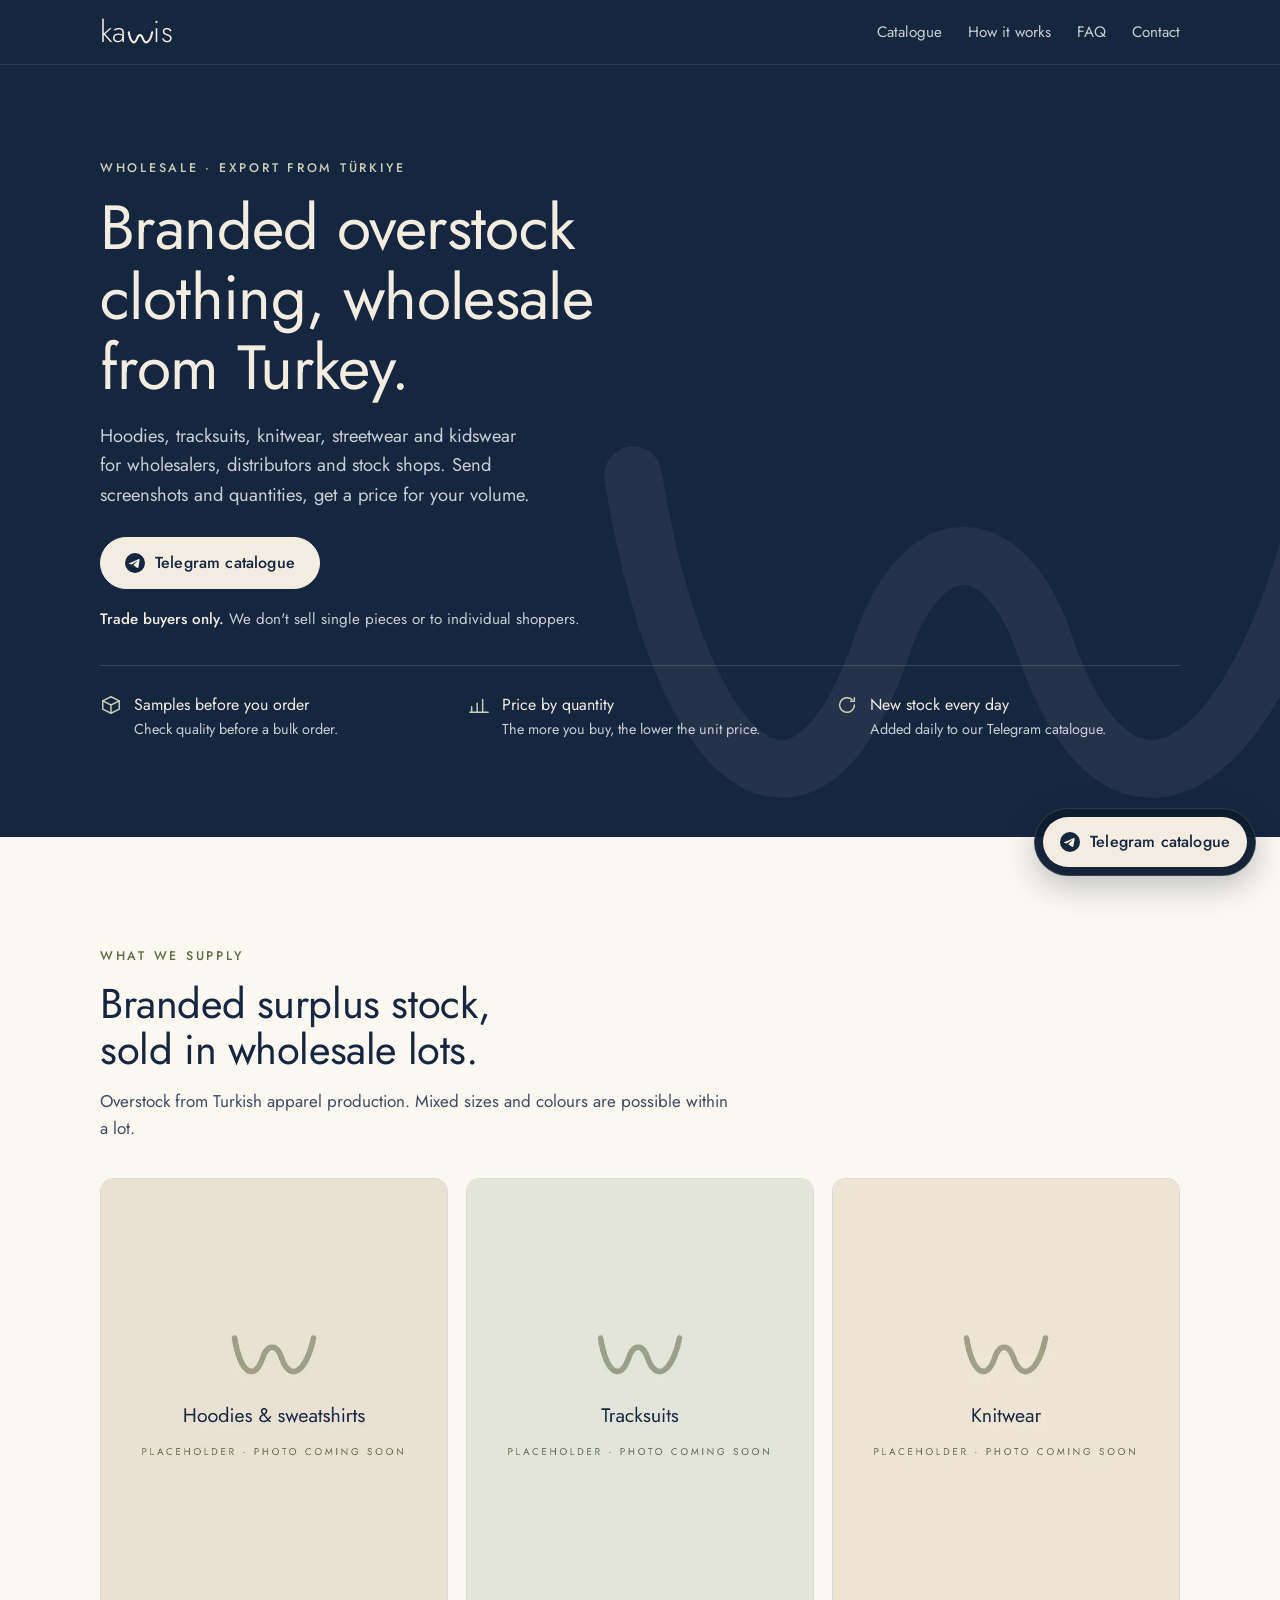
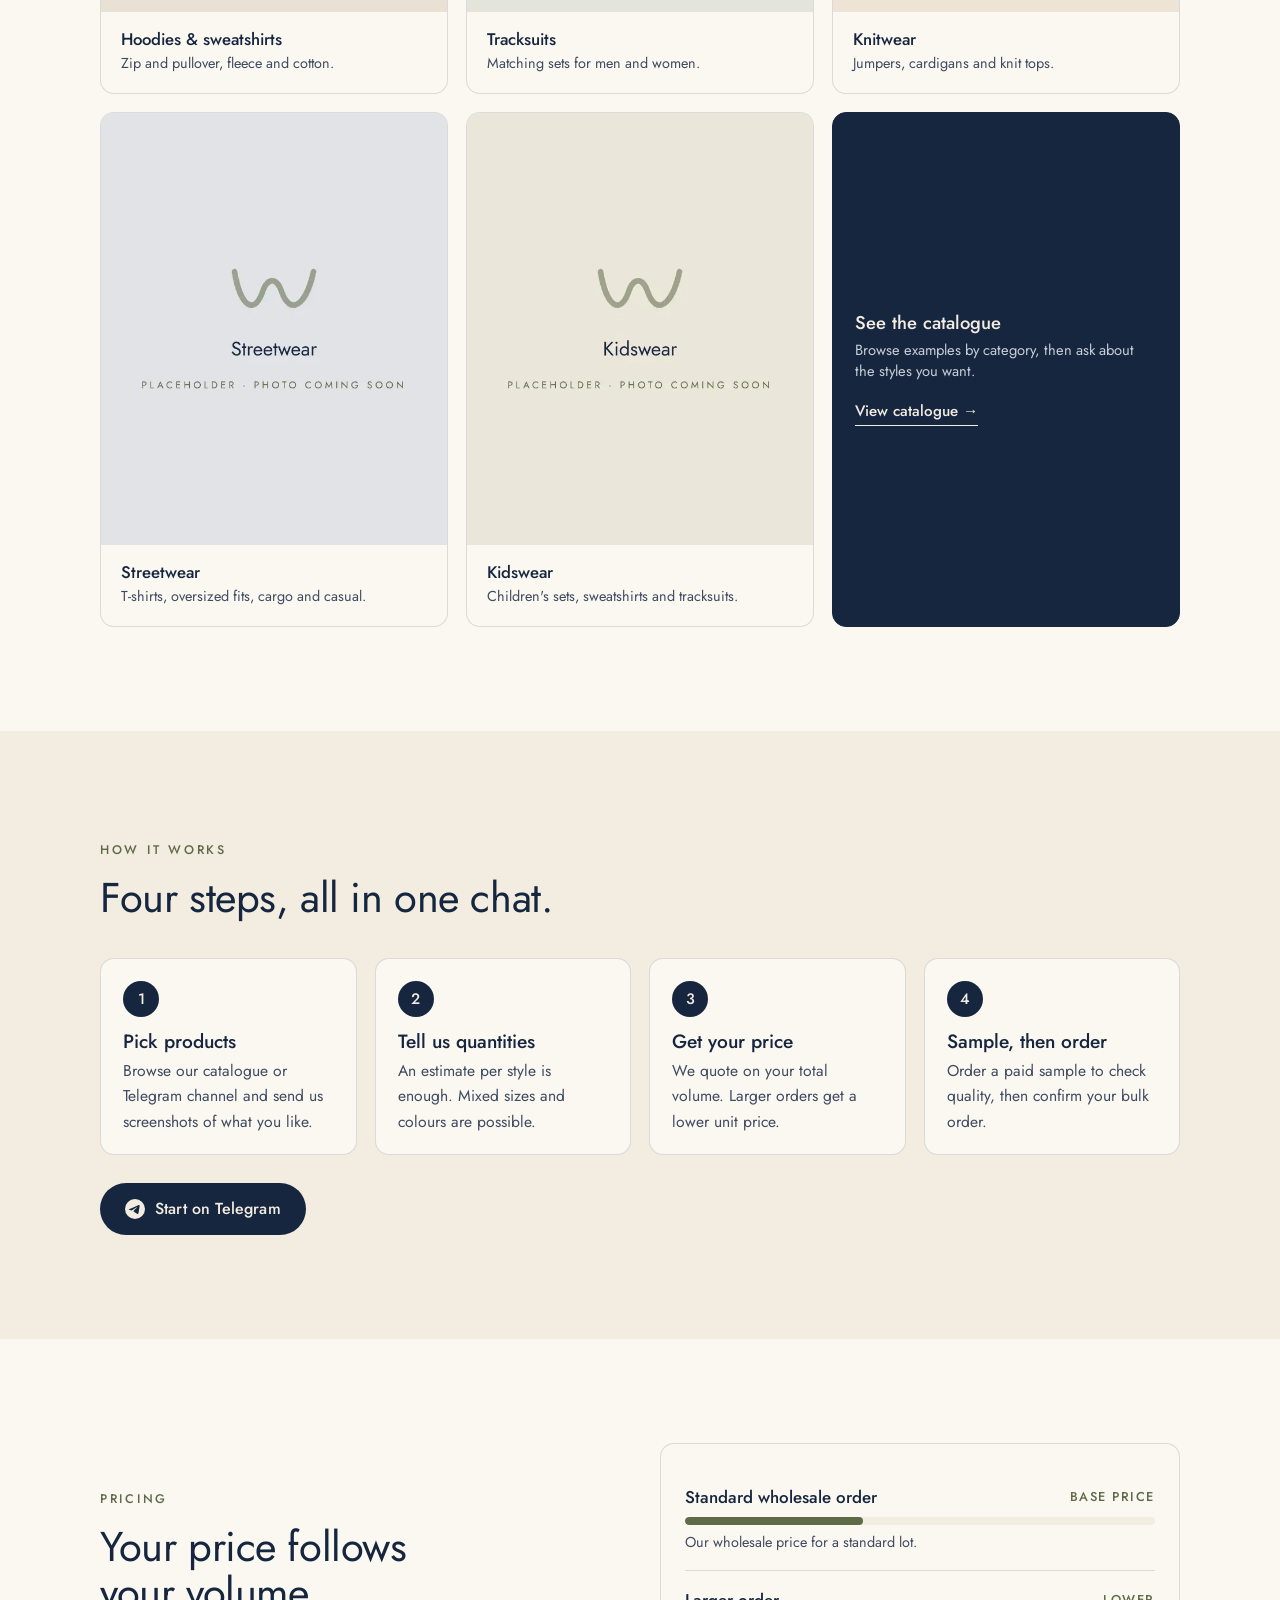
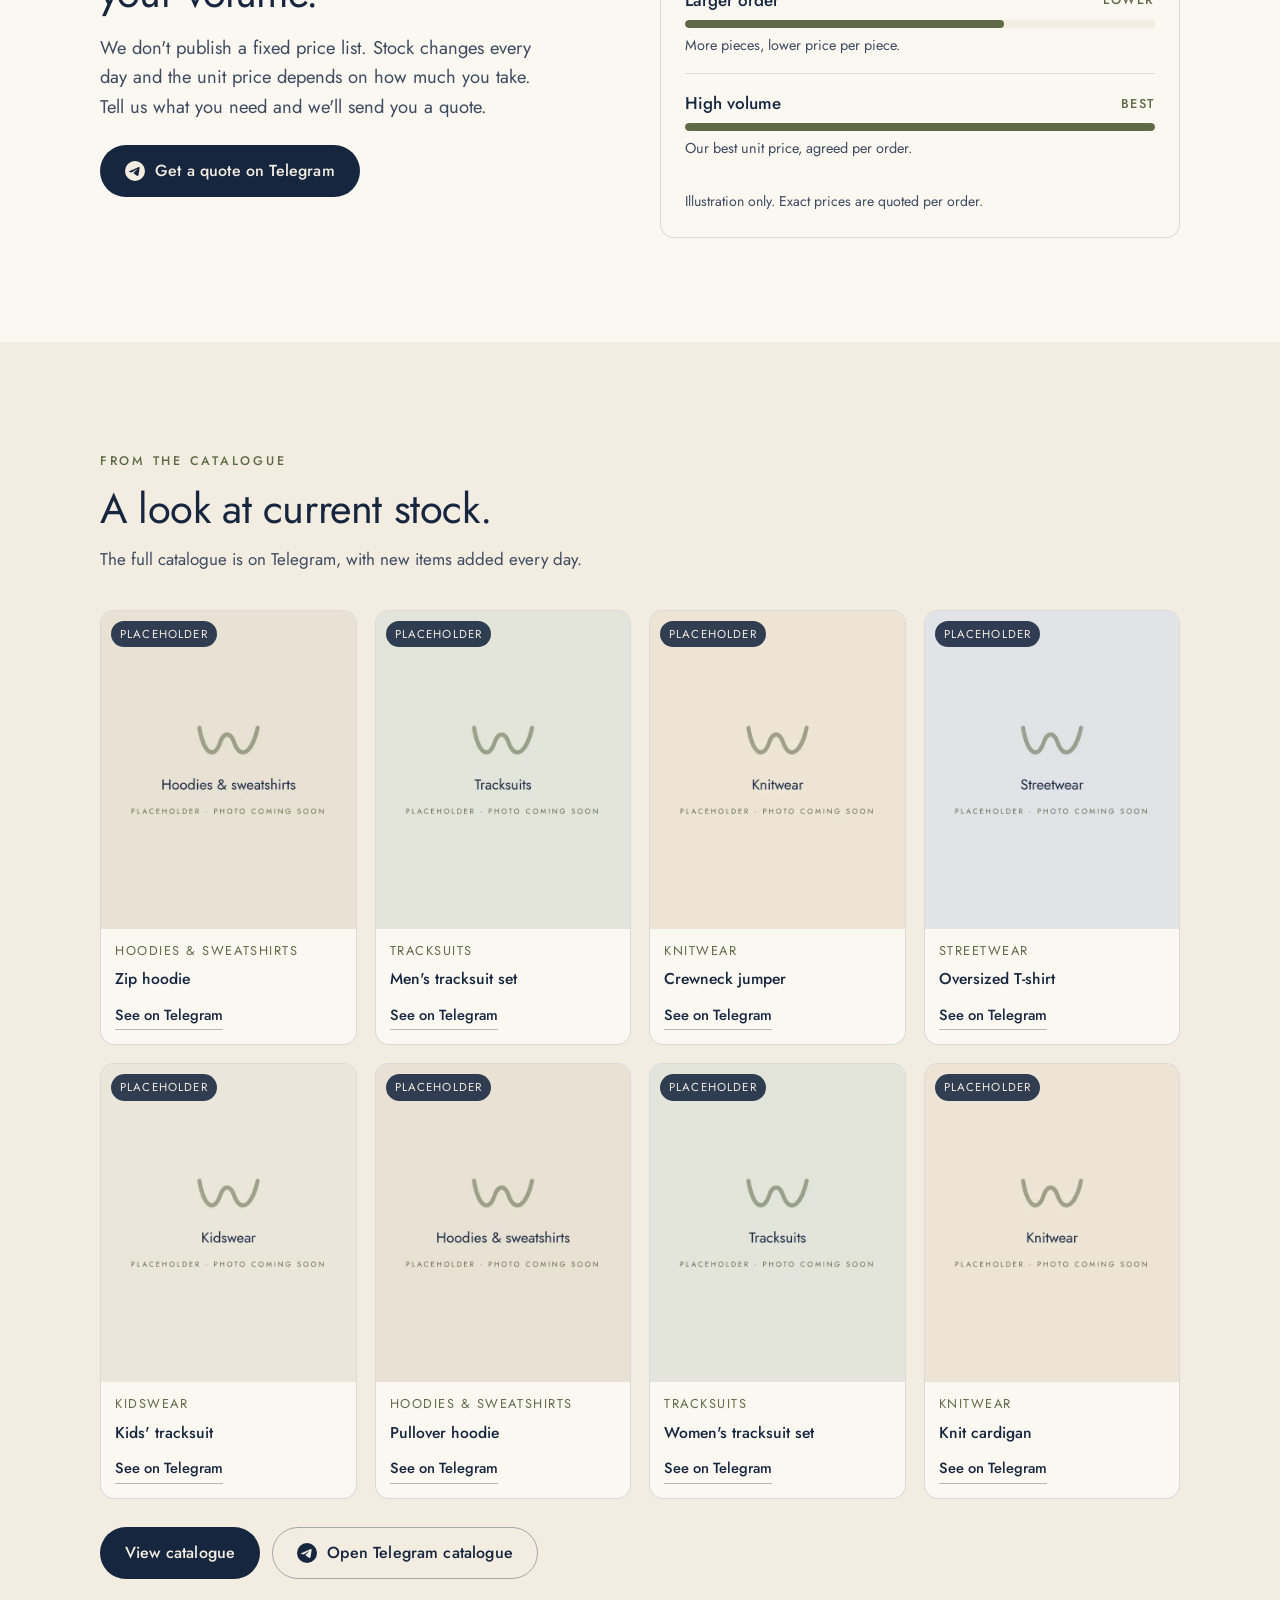
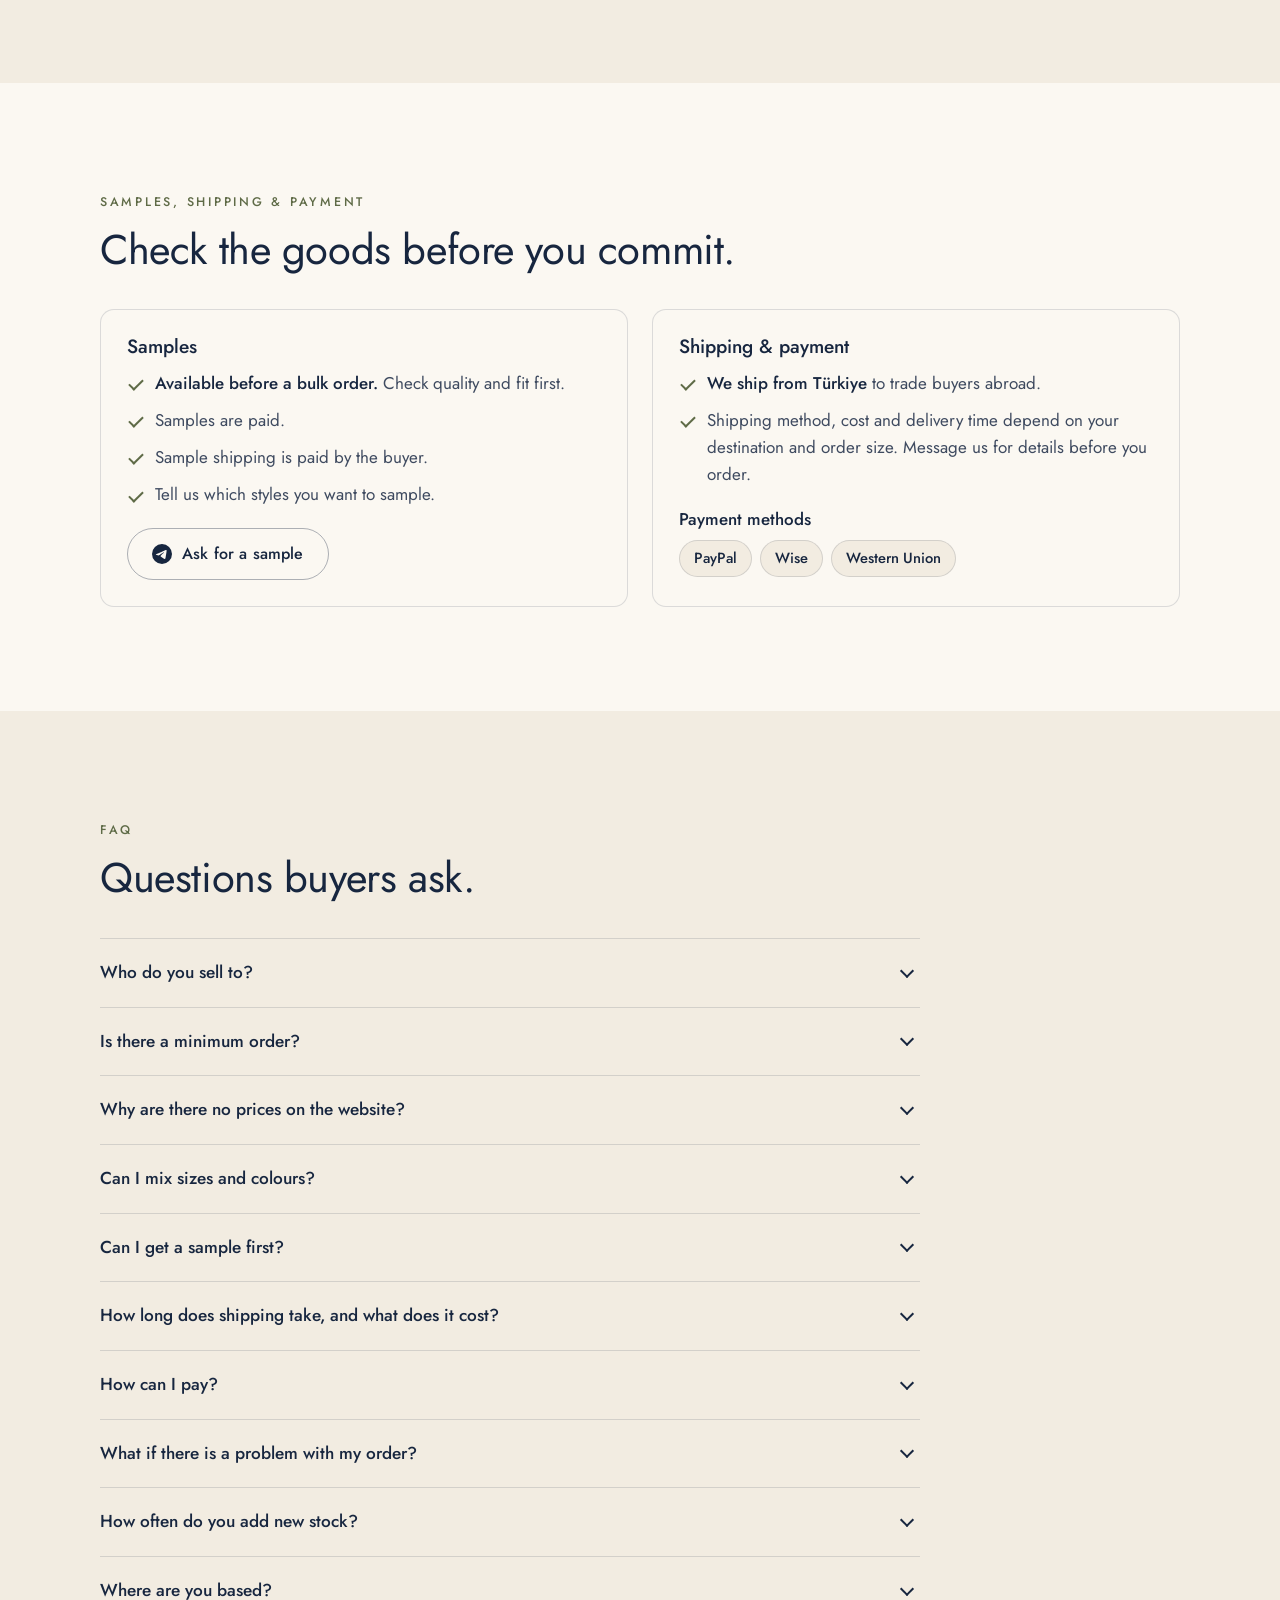
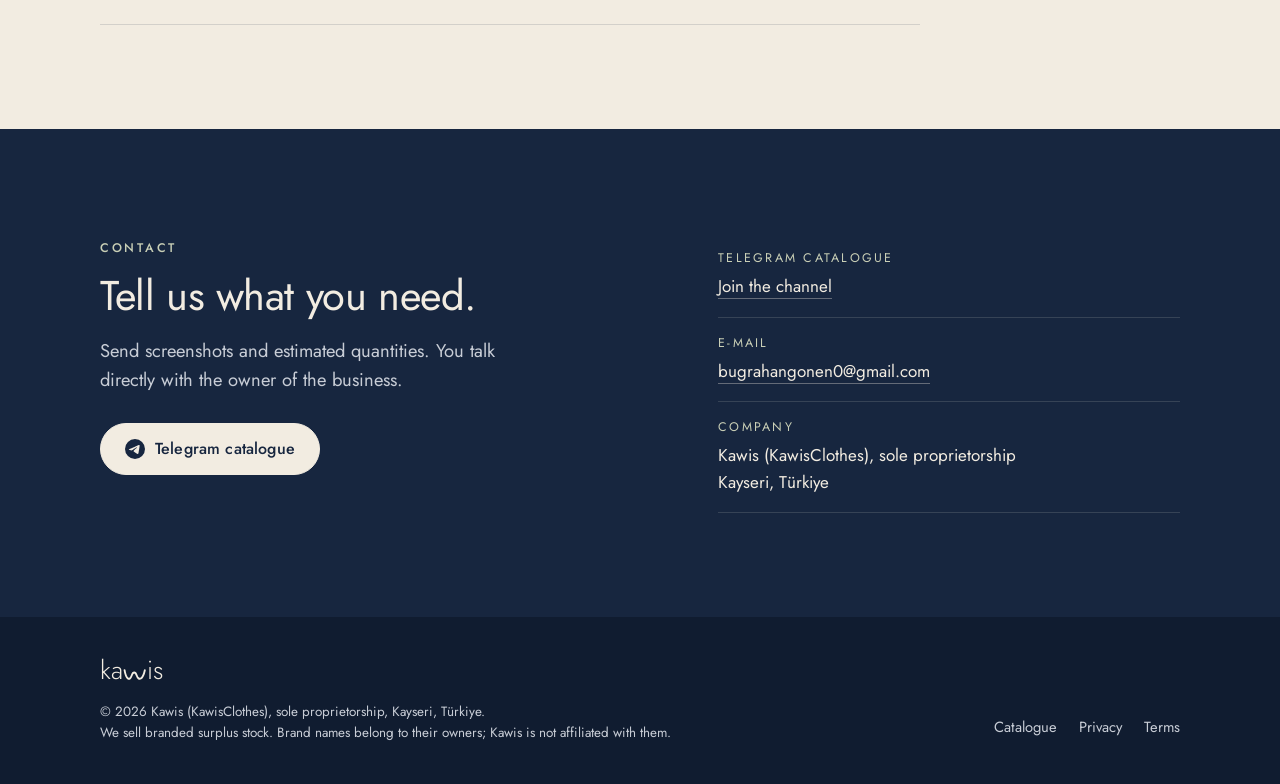
==== index.html @ c0fa3e5a "Add files via upload" ====
<!doctype html>
<html lang="en">
<head>
<meta charset="utf-8">
<meta name="viewport" content="width=device-width, initial-scale=1">
<title>Kawis — Branded Overstock Clothing Wholesale from Turkey</title>
<meta name="description" content="Wholesale branded overstock clothing from Turkey for wholesalers, distributors and stock shops. Hoodies, tracksuits, knitwear, streetwear, kidswear. Quotes by quantity on WhatsApp.">
<link rel="canonical" href="https://kawis.vercel.app/">
<meta name="theme-color" content="#17263F">
<meta property="og:type" content="website">
<meta property="og:site_name" content="Kawis">
<meta property="og:title" content="Kawis — Branded overstock clothing, wholesale from Turkey">
<meta property="og:description" content="Hoodies, tracksuits, knitwear, streetwear and kidswear for trade buyers. Samples available. Price by quantity.">
<meta property="og:url" content="https://kawis.vercel.app/">
<meta property="og:image" content="https://kawis.vercel.app/assets/img/og.png">
<meta property="og:image:width" content="1200">
<meta property="og:image:height" content="630">
<meta property="og:image:alt" content="Kawis — international wholesale apparel">
<meta name="twitter:card" content="summary_large_image">
<link rel="icon" href="/assets/img/favicon.svg" type="image/svg+xml">
<link rel="icon" href="/assets/img/favicon-32.png" sizes="32x32" type="image/png">
<link rel="apple-touch-icon" href="/assets/img/apple-touch-icon.png">
<link rel="preload" href="/assets/fonts/jost-latin.woff2" as="font" type="font/woff2" crossorigin>
<link rel="stylesheet" href="/assets/css/style.css">
<script src="/config.js"></script>
<script>document.documentElement.className=(window.KAWIS_CONFIG&&KAWIS_CONFIG.WHATSAPP_NUMBER)?'has-wa':'no-wa';</script>
<script src="/assets/js/main.js" defer></script>
<script type="application/ld+json">
{
  "@context": "https://schema.org",
  "@type": "Organization",
  "name": "Kawis",
  "alternateName": "KawisClothes",
  "url": "https://kawis.vercel.app/",
  "logo": "https://kawis.vercel.app/assets/img/logo-512.png",
  "description": "Wholesale supplier of branded overstock clothing from Turkey for trade buyers.",
  "email": "bugrahangonen0@gmail.com",
  "address": { "@type": "PostalAddress", "addressLocality": "Kayseri", "addressCountry": "TR" },
  "sameAs": ["https://t.me/+Jx1l1Yuqr8k2YzU0"]
}
</script>
</head>
<body>
<svg width="0" height="0" style="position:absolute" aria-hidden="true">
  <symbol id="i-wa" viewBox="0 0 24 24"><path fill="currentColor" d="M17.472 14.382c-.297-.149-1.758-.867-2.03-.967-.273-.099-.471-.148-.67.15-.197.297-.767.966-.94 1.164-.173.199-.347.223-.644.075-.297-.15-1.255-.463-2.39-1.475-.883-.788-1.48-1.761-1.653-2.059-.173-.297-.018-.458.13-.606.134-.133.298-.347.446-.52.149-.174.198-.298.298-.497.099-.198.05-.371-.025-.52-.075-.149-.669-1.612-.916-2.207-.242-.579-.487-.5-.669-.51-.173-.008-.371-.01-.57-.01-.198 0-.52.074-.792.372-.272.297-1.04 1.016-1.04 2.479 0 1.462 1.065 2.875 1.213 3.074.149.198 2.096 3.2 5.077 4.487.709.306 1.262.489 1.694.625.712.227 1.36.195 1.871.118.571-.085 1.758-.719 2.006-1.413.248-.694.248-1.289.173-1.413-.074-.124-.272-.198-.57-.347m-5.421 7.403h-.004a9.87 9.87 0 0 1-5.031-1.378l-.361-.214-3.741.982.998-3.648-.235-.374a9.86 9.86 0 0 1-1.51-5.26c.001-5.45 4.436-9.884 9.888-9.884 2.64 0 5.122 1.03 6.988 2.898a9.825 9.825 0 0 1 2.893 6.994c-.003 5.45-4.437 9.884-9.885 9.884m8.413-18.297A11.815 11.815 0 0 0 12.05 0C5.495 0 .16 5.335.157 11.892c0 2.096.547 4.142 1.588 5.945L.057 24l6.305-1.654a11.882 11.882 0 0 0 5.683 1.448h.005c6.554 0 11.89-5.335 11.893-11.893a11.821 11.821 0 0 0-3.48-8.413Z"/></symbol>
  <symbol id="i-tg" viewBox="0 0 24 24"><path fill="currentColor" d="M11.944 0A12 12 0 0 0 0 12a12 12 0 0 0 12 12 12 12 0 0 0 12-12A12 12 0 0 0 12 0a12 12 0 0 0-.056 0zm4.962 7.224c.1-.002.321.023.465.14a.506.506 0 0 1 .171.325c.016.093.036.306.02.472-.18 1.898-.962 6.502-1.36 8.627-.168.9-.499 1.201-.82 1.23-.696.065-1.225-.46-1.9-.902-1.056-.693-1.653-1.124-2.678-1.8-1.185-.78-.417-1.21.258-1.91.177-.184 3.247-2.977 3.307-3.23.007-.032.014-.15-.056-.212s-.174-.041-.249-.024c-.106.024-1.793 1.14-5.061 3.345-.48.33-.913.49-1.302.48-.428-.008-1.252-.241-1.865-.44-.752-.245-1.349-.374-1.297-.789.027-.216.325-.437.893-.663 3.498-1.524 5.83-2.529 6.998-3.014 3.332-1.386 4.025-1.627 4.476-1.635z"/></symbol>
  <symbol id="i-wave" viewBox="0 0 92 56"><path d="M 4 5 C 10 42, 25 52, 34 26 C 39 11, 49 11, 54 26 C 63 52, 80 42, 88 5" fill="none" stroke="currentColor" stroke-width="7.8" stroke-linecap="round" stroke-linejoin="round"/></symbol>
</svg>
<a class="skip" href="#main">Skip to content</a>

<header class="site-header">
  <div class="wrap">
    <a class="wordmark" href="/" aria-label="Kawis — home"><span aria-hidden="true">ka</span><svg viewBox="0 0 92 56" aria-hidden="true"><path d="M 4 5 C 10 42, 25 52, 34 26 C 39 11, 49 11, 54 26 C 63 52, 80 42, 88 5"/></svg><span aria-hidden="true">is</span></a>
    <nav class="nav" aria-label="Main">
      <a href="/catalogue">Catalogue</a>
      <a class="nav-mobile-hide" href="#how-it-works">How it works</a>
      <a class="nav-mobile-hide" href="#faq">FAQ</a>
      <a href="#contact">Contact</a>
    </nav>
  </div>
</header>

<main id="main">

<!-- 1. HERO -->
<section class="hero">
  <svg class="hero-wave" viewBox="0 0 92 56" aria-hidden="true"><path d="M 4 5 C 10 42, 25 52, 34 26 C 39 11, 49 11, 54 26 C 63 52, 80 42, 88 5"/></svg>
  <div class="wrap">
    <span class="eyebrow">Wholesale · Export from Türkiye</span>
    <h1>Branded overstock clothing, wholesale from Turkey.</h1>
    <p class="lead">Hoodies, tracksuits, knitwear, streetwear and kidswear for wholesalers, distributors and stock shops. Send screenshots and quantities, get a price for your volume.</p>
    <div class="btn-row">
      <a class="btn btn-light" data-wa data-wa-context="home" data-track="whatsapp" data-track-location="hero" href="#contact" target="_blank" rel="noopener"><svg class="wa-dot" aria-hidden="true"><use href="#i-wa"/></svg>Chat on WhatsApp</a>
      <a class="btn btn-outline-light" data-tg data-track="telegram" data-track-location="hero" href="https://t.me/+Jx1l1Yuqr8k2YzU0" target="_blank" rel="noopener"><svg aria-hidden="true"><use href="#i-tg"/></svg>Telegram catalogue</a>
    </div>
    <p class="hero-qualifier"><strong>Trade buyers only.</strong> We don't sell single pieces or to individual shoppers.</p>
    <ul class="trust">
      <li><svg viewBox="0 0 24 24" fill="none" stroke="currentColor" stroke-width="1.6" stroke-linecap="round" stroke-linejoin="round" aria-hidden="true"><path d="M3 7.5 12 3l9 4.5v9L12 21l-9-4.5z"/><path d="M3 7.5 12 12l9-4.5M12 12v9"/></svg><span>Samples before you order<small>Check quality before a bulk order.</small></span></li>
      <li><svg viewBox="0 0 24 24" fill="none" stroke="currentColor" stroke-width="1.6" stroke-linecap="round" stroke-linejoin="round" aria-hidden="true"><path d="M4 20V14M10 20V10M16 20V6M22 20H2"/></svg><span>Price by quantity<small>The more you buy, the lower the unit price.</small></span></li>
      <li><svg viewBox="0 0 24 24" fill="none" stroke="currentColor" stroke-width="1.6" stroke-linecap="round" stroke-linejoin="round" aria-hidden="true"><path d="M20 12a8 8 0 1 1-2.34-5.66"/><path d="M20 4v4h-4"/></svg><span>New stock every day<small>Added daily to our Telegram catalogue.</small></span></li>
    </ul>
  </div>
</section>

<!-- 2. WHAT WE SUPPLY -->
<section class="section" id="products" aria-labelledby="products-title">
  <div class="wrap">
    <div class="section-head">
      <span class="eyebrow">What we supply</span>
      <h2 id="products-title">Branded surplus stock, sold in wholesale lots.</h2>
      <p>Overstock from Turkish apparel production. Mixed sizes and colours are possible within a lot.</p>
    </div>
    <div class="cats">
      <a class="cat" href="/catalogue?cat=hoodies"><img src="/assets/img/placeholder-hoodies.webp" width="600" height="750" loading="lazy" decoding="async" alt="Placeholder image for hoodies and sweatshirts"><div class="cat-body"><h3>Hoodies &amp; sweatshirts</h3><p>Zip and pullover, fleece and cotton.</p></div></a>
      <a class="cat" href="/catalogue?cat=tracksuits"><img src="/assets/img/placeholder-tracksuits.webp" width="600" height="750" loading="lazy" decoding="async" alt="Placeholder image for tracksuits"><div class="cat-body"><h3>Tracksuits</h3><p>Matching sets for men and women.</p></div></a>
      <a class="cat" href="/catalogue?cat=knitwear"><img src="/assets/img/placeholder-knitwear.webp" width="600" height="750" loading="lazy" decoding="async" alt="Placeholder image for knitwear"><div class="cat-body"><h3>Knitwear</h3><p>Jumpers, cardigans and knit tops.</p></div></a>
      <a class="cat" href="/catalogue?cat=streetwear"><img src="/assets/img/placeholder-streetwear.webp" width="600" height="750" loading="lazy" decoding="async" alt="Placeholder image for streetwear"><div class="cat-body"><h3>Streetwear</h3><p>T-shirts, oversized fits, cargo and casual.</p></div></a>
      <a class="cat" href="/catalogue?cat=kidswear"><img src="/assets/img/placeholder-kidswear.webp" width="600" height="750" loading="lazy" decoding="async" alt="Placeholder image for kidswear"><div class="cat-body"><h3>Kidswear</h3><p>Children's sets, sweatshirts and tracksuits.</p></div></a>
      <a class="cat cat-all" href="/catalogue"><h3>See the catalogue</h3><p>Browse examples by category, then ask about the styles you want.</p><span class="arrow">View catalogue →</span></a>
    </div>
  </div>
</section>

<!-- 3. HOW IT WORKS -->
<section class="section alt" id="how-it-works" aria-labelledby="how-title">
  <div class="wrap">
    <div class="section-head">
      <span class="eyebrow">How it works</span>
      <h2 id="how-title">Four steps, all in one chat.</h2>
    </div>
    <ol class="steps" style="list-style:none;margin:0;padding:0">
      <li class="step"><span class="step-num" aria-hidden="true">1</span><h3>Pick products</h3><p>Browse our catalogue or Telegram channel and send us screenshots of what you like.</p></li>
      <li class="step"><span class="step-num" aria-hidden="true">2</span><h3>Tell us quantities</h3><p>An estimate per style is enough. Mixed sizes and colours are possible.</p></li>
      <li class="step"><span class="step-num" aria-hidden="true">3</span><h3>Get your price</h3><p>We quote on your total volume. Larger orders get a lower unit price.</p></li>
      <li class="step"><span class="step-num" aria-hidden="true">4</span><h3>Sample, then order</h3><p>Order a paid sample to check quality, then confirm your bulk order.</p></li>
    </ol>
    <div class="steps-cta btn-row">
      <a class="btn btn-dark" data-wa data-wa-context="home" data-track="whatsapp" data-track-location="how-it-works" href="#contact" target="_blank" rel="noopener"><svg class="wa-dot" aria-hidden="true"><use href="#i-wa"/></svg>Start on WhatsApp</a>
      <a class="btn btn-dark" data-wa-fallback data-tg data-track="telegram" data-track-location="how-it-works" href="https://t.me/+Jx1l1Yuqr8k2YzU0" target="_blank" rel="noopener"><svg aria-hidden="true"><use href="#i-tg"/></svg>Start on Telegram</a>
    </div>
  </div>
</section>

<!-- 4. TIERED PRICING -->
<section class="section" id="pricing" aria-labelledby="pricing-title">
  <div class="wrap tiers-grid">
    <div>
      <span class="eyebrow">Pricing</span>
      <h2 id="pricing-title">Your price follows your volume.</h2>
      <p class="lead" style="margin-top:16px">We don't publish a fixed price list. Stock changes every day and the unit price depends on how much you take. Tell us what you need and we'll send you a quote.</p>
      <div class="btn-row" style="margin-top:24px">
        <a class="btn btn-dark" data-wa data-wa-context="quote" data-track="whatsapp" data-track-location="pricing" href="#contact" target="_blank" rel="noopener"><svg class="wa-dot" aria-hidden="true"><use href="#i-wa"/></svg>Get a quote on WhatsApp</a>
        <a class="btn btn-dark" data-wa-fallback data-tg data-track="telegram" data-track-location="pricing" href="https://t.me/+Jx1l1Yuqr8k2YzU0" target="_blank" rel="noopener"><svg aria-hidden="true"><use href="#i-tg"/></svg>Get a quote on Telegram</a>
      </div>
    </div>
    <div class="tiers" role="group" aria-label="How quantity affects price">
      <div class="tier"><span class="tier-name">Standard wholesale order</span><span class="tier-tag">Base price</span><div class="tier-bar" aria-hidden="true"><span style="width:38%"></span></div><span class="tier-note">Our wholesale price for a standard lot.</span></div>
      <div class="tier"><span class="tier-name">Larger order</span><span class="tier-tag">Lower</span><div class="tier-bar" aria-hidden="true"><span style="width:68%"></span></div><span class="tier-note">More pieces, lower price per piece.</span></div>
      <div class="tier"><span class="tier-name">High volume</span><span class="tier-tag">Best</span><div class="tier-bar" aria-hidden="true"><span style="width:100%"></span></div><span class="tier-note">Our best unit price, agreed per order.</span></div>
      <p class="tiers-foot">Illustration only. Exact prices are quoted per order.</p>
    </div>
  </div>
</section>

<!-- 5. FROM THE CATALOGUE -->
<section class="section alt" id="catalogue" aria-labelledby="gallery-title">
  <div class="wrap">
    <div class="section-head">
      <span class="eyebrow">From the catalogue</span>
      <h2 id="gallery-title">A look at current stock.</h2>
      <p>The full catalogue is on Telegram, with new items added every day.</p>
    </div>
    <div class="gallery" data-gallery data-limit="8"></div>
    <div class="gallery-foot">
      <a class="btn btn-dark" href="/catalogue">View catalogue</a>
      <a class="btn btn-outline" data-tg data-track="telegram" data-track-location="gallery" href="https://t.me/+Jx1l1Yuqr8k2YzU0" target="_blank" rel="noopener"><svg aria-hidden="true"><use href="#i-tg"/></svg>Open Telegram catalogue</a>
    </div>
  </div>
</section>

<!-- 6–7. SAMPLES, SHIPPING & PAYMENT -->
<section class="section" id="samples" aria-labelledby="samples-title">
  <div class="wrap">
    <div class="section-head">
      <span class="eyebrow">Samples, shipping &amp; payment</span>
      <h2 id="samples-title">Check the goods before you commit.</h2>
    </div>
    <div class="split">
      <div class="card">
        <h3>Samples</h3>
        <ul class="ticks">
          <li><strong>Available before a bulk order.</strong> Check quality and fit first.</li>
          <li>Samples are paid.</li>
          <li>Sample shipping is paid by the buyer.</li>
          <li>Tell us which styles you want to sample.</li>
        </ul>
        <div class="btn-row" style="margin-top:20px">
          <a class="btn btn-outline" data-wa data-wa-context="sample" data-track="whatsapp" data-track-location="samples" href="#contact" target="_blank" rel="noopener"><svg class="wa-dot" aria-hidden="true"><use href="#i-wa"/></svg>Ask for a sample</a>
          <a class="btn btn-outline" data-wa-fallback data-tg data-track="telegram" data-track-location="samples" href="https://t.me/+Jx1l1Yuqr8k2YzU0" target="_blank" rel="noopener"><svg aria-hidden="true"><use href="#i-tg"/></svg>Ask for a sample</a>
        </div>
      </div>
      <div class="card" id="shipping">
        <h3>Shipping &amp; payment</h3>
        <ul class="ticks">
          <li><strong>We ship from Türkiye</strong> to trade buyers abroad.</li>
          <li>Shipping method, cost and delivery time depend on your destination and order size. Message us for details before you order.</li>
        </ul>
        <p style="margin:18px 0 6px;font-weight:500">Payment methods</p>
        <ul class="pay" aria-label="Payment methods"><li>PayPal</li><li>Wise</li><li>Western Union</li></ul>
      </div>
    </div>
  </div>
</section>

<!-- 8. FAQ -->
<section class="section alt" id="faq" aria-labelledby="faq-title">
  <div class="wrap">
    <div class="section-head">
      <span class="eyebrow">FAQ</span>
      <h2 id="faq-title">Questions buyers ask.</h2>
    </div>
    <div class="faq">
      <details><summary>Who do you sell to?</summary><div class="answer"><p>Wholesalers, distributors, outlet and stock shops, and resellers. We don't sell to individual shoppers or in single pieces.</p></div></details>
      <details><summary>Is there a minimum order?</summary><div class="answer"><p>Yes, we sell wholesale only. Message us on WhatsApp or Telegram and we'll tell you the current minimum order for the styles you want.</p></div></details>
      <details><summary>Why are there no prices on the website?</summary><div class="answer"><p>Stock changes daily and the unit price depends on your total quantity. Send us screenshots and estimated quantities and we'll quote for your volume.</p></div></details>
      <details><summary>Can I mix sizes and colours?</summary><div class="answer"><p>Yes. Mixed sizes and colours are possible within a lot.</p></div></details>
      <details><summary>Can I get a sample first?</summary><div class="answer"><p>Yes. Samples are available before a bulk order. Samples are paid and the buyer pays sample shipping.</p></div></details>
      <details><summary>How long does shipping take, and what does it cost?</summary><div class="answer"><p>It depends on your country and the size of your order. Message us with your destination and we'll give you the details before you order.</p></div></details>
      <details><summary>How can I pay?</summary><div class="answer"><p>PayPal, Wise or Western Union.</p></div></details>
      <details><summary>What if there is a problem with my order?</summary><div class="answer"><p>Message us on WhatsApp and we'll resolve it with you. Ordering a sample first is the best way to check quality before a bulk order.</p></div></details>
      <details><summary>How often do you add new stock?</summary><div class="answer"><p>Every day. New items are posted to our Telegram catalogue first.</p></div></details>
      <details><summary>Where are you based?</summary><div class="answer"><p>Kayseri, Türkiye. Kawis is a registered sole proprietorship. We work in English and Turkish, on Türkiye time (GMT+3).</p></div></details>
    </div>
  </div>
</section>

<!-- 9. CONTACT -->
<section class="section contact" id="contact" aria-labelledby="contact-title">
  <div class="wrap contact-grid">
    <div>
      <span class="eyebrow">Contact</span>
      <h2 id="contact-title">Tell us what you need.</h2>
      <p class="lead">Send screenshots and estimated quantities. You talk directly with the owner of the business.</p>
      <div class="btn-row">
        <a class="btn btn-light" data-wa data-wa-context="home" data-track="whatsapp" data-track-location="contact" href="#contact" target="_blank" rel="noopener"><svg class="wa-dot" aria-hidden="true"><use href="#i-wa"/></svg>Chat on WhatsApp</a>
        <a class="btn btn-outline-light" data-tg data-track="telegram" data-track-location="contact" href="https://t.me/+Jx1l1Yuqr8k2YzU0" target="_blank" rel="noopener"><svg aria-hidden="true"><use href="#i-tg"/></svg>Telegram catalogue</a>
      </div>
    </div>
    <ul class="contact-list">
      <li data-wa><span class="k">WhatsApp</span><a data-wa data-wa-context="home" data-wa-show-number data-track="whatsapp" data-track-location="contact-list" href="#contact" target="_blank" rel="noopener">WhatsApp</a></li>
      <li><span class="k">Telegram catalogue</span><a data-tg data-track="telegram" data-track-location="contact-list" href="https://t.me/+Jx1l1Yuqr8k2YzU0" target="_blank" rel="noopener">Join the channel</a></li>
      <li><span class="k">E-mail</span><a data-email href="mailto:bugrahangonen0@gmail.com">bugrahangonen0@gmail.com</a></li>
      <li><span class="k">Company</span>Kawis (KawisClothes), sole proprietorship<br>Kayseri, Türkiye</li>
    </ul>
  </div>
</section>

</main>

<!-- 10. FOOTER -->
<footer class="site-footer">
  <div class="wrap">
    <div>
      <a class="wordmark" href="/" aria-label="Kawis — home"><span aria-hidden="true">ka</span><svg viewBox="0 0 92 56" aria-hidden="true"><path d="M 4 5 C 10 42, 25 52, 34 26 C 39 11, 49 11, 54 26 C 63 52, 80 42, 88 5"/></svg><span aria-hidden="true">is</span></a>
      <p class="legal" style="margin-top:14px">© 2026 Kawis (KawisClothes), sole proprietorship, Kayseri, Türkiye.<br>We sell branded surplus stock. Brand names belong to their owners; Kawis is not affiliated with them.</p>
    </div>
    <nav class="footer-links" aria-label="Footer">
      <a href="/catalogue">Catalogue</a>
      <a href="/privacy">Privacy</a>
      <a href="/terms">Terms</a>
      <button type="button" data-consent-open hidden>Cookie settings</button>
    </nav>
  </div>
</footer>

<div class="sticky-bar" role="complementary" aria-label="Quick contact">
  <a class="btn btn-light" data-wa data-wa-context="home" data-track="whatsapp" data-track-location="sticky" href="#contact" target="_blank" rel="noopener"><svg class="wa-dot" aria-hidden="true"><use href="#i-wa"/></svg>Chat on WhatsApp</a>
  <a class="btn btn-outline-light btn-icon" data-wa data-tg data-track="telegram" data-track-location="sticky" href="https://t.me/+Jx1l1Yuqr8k2YzU0" target="_blank" rel="noopener" aria-label="Telegram catalogue"><svg aria-hidden="true"><use href="#i-tg"/></svg></a>
  <a class="btn btn-light" data-wa-fallback data-tg data-track="telegram" data-track-location="sticky" href="https://t.me/+Jx1l1Yuqr8k2YzU0" target="_blank" rel="noopener"><svg aria-hidden="true"><use href="#i-tg"/></svg>Telegram catalogue</a>
</div>

<div class="consent" role="dialog" aria-live="polite" aria-labelledby="consent-title" hidden>
  <p id="consent-title"><strong style="color:var(--ink);font-weight:500">Cookies.</strong> We'd like to use Google Analytics and Google Ads cookies to measure visits and ads. Nothing is set unless you accept. <a href="/privacy#cookies">Details</a></p>
  <div class="btn-row">
    <button type="button" class="btn btn-outline" data-consent="reject">Reject</button>
    <button type="button" class="btn btn-dark" data-consent="accept">Accept</button>
  </div>
</div>
</body>
</html>
---- assets/css/style.css ----
/* Kawis — main stylesheet. Colours and fonts are set once in :root. */

@font-face {
  font-family: "Jost";
  src: url("../fonts/jost-latin.woff2") format("woff2");
  font-weight: 100 900;
  font-style: normal;
  font-display: swap;
}

:root {
  --navy: #17263F;
  --navy-2: #22344F;
  --cream: #FBF8F2;
  --sand: #F2ECE1;
  --olive: #5F6B47;
  --olive-light: #C9CFB6;
  --ink: #17263F;
  --ink-soft: #3F4B60;
  --line: rgba(23, 38, 63, 0.14);
  --on-dark: #F2ECE1;
  --on-dark-soft: #C8CDD6;
  --radius: 14px;
  --gutter: 20px;
  --max: 1120px;
  --font: "Jost", "Helvetica Neue", Helvetica, Arial, sans-serif;
  --sticky-h: 0px;
}

*, *::before, *::after { box-sizing: border-box; }
html { -webkit-text-size-adjust: 100%; scroll-behavior: smooth; scroll-padding-top: 76px; }
body {
  margin: 0;
  background: var(--cream);
  color: var(--ink);
  font-family: var(--font);
  font-size: 1.0625rem;
  line-height: 1.6;
  font-weight: 400;
  padding-bottom: var(--sticky-h);
  overflow-x: hidden;
}
img, svg { display: block; max-width: 100%; }
img { height: auto; }
a { color: inherit; }
p { margin: 0 0 1em; }
h1, h2, h3 { margin: 0; font-weight: 400; line-height: 1.12; letter-spacing: -0.01em; text-wrap: balance; }
h1 { font-size: clamp(2.15rem, 7.4vw, 3.9rem); font-weight: 400; }
h2 { font-size: clamp(1.75rem, 4.6vw, 2.6rem); }
h3 { font-size: 1.2rem; font-weight: 500; letter-spacing: 0; }
ul { margin: 0; padding: 0; list-style: none; }

.wrap { width: 100%; max-width: var(--max); margin: 0 auto; padding: 0 var(--gutter); }
.skip { position: absolute; left: -999px; top: 8px; background: var(--cream); color: var(--navy); padding: 10px 14px; border-radius: 8px; z-index: 100; }
.skip:focus { left: 8px; }
:focus-visible { outline: 3px solid #7FA3D9; outline-offset: 3px; border-radius: 4px; }
.sr-only { position: absolute; width: 1px; height: 1px; overflow: hidden; clip: rect(0 0 0 0); white-space: nowrap; }

.eyebrow {
  display: inline-block;
  font-size: 0.78rem; font-weight: 500;
  letter-spacing: 0.22em; text-transform: uppercase;
  color: var(--olive);
  margin-bottom: 14px;
}
.lead { font-size: 1.15rem; color: var(--ink-soft); max-width: 40ch; }

/* ---------- Wordmark (from the Kawis logo system) ---------- */
.wordmark {
  display: inline-flex; align-items: flex-end;
  font-family: var(--font); font-weight: 300; line-height: 1;
  letter-spacing: 0.015em; color: inherit; text-decoration: none;
  font-size: 30px;
}
.wordmark svg { width: 0.9em; height: 0.52em; margin: 0 -0.012em 0.03em; overflow: visible; }
.wordmark path { fill: none; stroke: currentColor; stroke-width: 7.8; stroke-linecap: round; stroke-linejoin: round; }

/* ---------- Header ---------- */
.site-header { position: sticky; top: 0; z-index: 40; background: var(--navy); color: var(--on-dark); border-bottom: 1px solid rgba(242,236,225,0.1); }
.site-header .wrap { display: flex; align-items: center; justify-content: space-between; height: 64px; gap: 16px; }
.nav { display: flex; gap: 26px; align-items: center; }
.nav a { text-decoration: none; font-size: 0.95rem; color: var(--on-dark-soft); padding: 8px 0; }
.nav a:hover, .nav a[aria-current="page"] { color: var(--on-dark); }
.nav .nav-mobile-hide { display: none; }
@media (min-width: 820px) { .nav .nav-mobile-hide { display: inline; } }

/* ---------- Buttons ---------- */
.btn {
  display: inline-flex; align-items: center; justify-content: center; gap: 10px;
  min-height: 52px; padding: 0 24px;
  border-radius: 999px; border: 1.5px solid transparent;
  font: 500 1rem/1 var(--font); letter-spacing: 0.01em;
  text-decoration: none; cursor: pointer; white-space: nowrap;
  transition: background-color .18s ease, color .18s ease, border-color .18s ease, transform .18s ease;
}
.btn svg { width: 20px; height: 20px; flex: none; }
.btn:active { transform: translateY(1px); }
.btn-light { background: var(--on-dark); color: var(--navy); }
.btn-light:hover { background: #fff; }
.btn-outline-light { border-color: rgba(242,236,225,0.5); color: var(--on-dark); }
.btn-outline-light:hover { border-color: var(--on-dark); background: rgba(242,236,225,0.08); }
.btn-dark { background: var(--navy); color: var(--on-dark); }
.btn-dark:hover { background: var(--navy-2); }
.btn-outline { border-color: rgba(23,38,63,0.35); color: var(--navy); }
.btn-outline:hover { border-color: var(--navy); background: rgba(23,38,63,0.04); }
.btn-row { display: flex; flex-wrap: wrap; gap: 12px; }
.btn-row .btn { flex: 1 1 220px; }
@media (min-width: 640px) { .btn-row .btn { flex: 0 0 auto; } }
.wa-dot { color: #25D366; }
.btn-light .wa-dot, .btn-dark .wa-dot { color: #1FAF54; }
.btn-dark .wa-dot { color: #4BDC7E; }

/* hidden helpers driven by config.js */
.no-wa [data-wa] { display: none !important; }
.has-wa [data-wa-fallback] { display: none !important; }

/* ---------- Hero ---------- */
.hero { position: relative; background: var(--navy); color: var(--on-dark); overflow: hidden; }
.hero .wrap { position: relative; padding-top: 44px; padding-bottom: 56px; }
.hero .eyebrow { color: var(--olive-light); }
.hero h1 { max-width: 15ch; }
.hero .lead { color: var(--on-dark-soft); margin: 18px 0 28px; }
.hero-qualifier { font-size: 0.95rem; color: var(--on-dark-soft); margin: 18px 0 0; }
.hero-qualifier strong { color: var(--on-dark); font-weight: 500; }
.trust { display: grid; gap: 14px; margin-top: 34px; padding-top: 26px; border-top: 1px solid rgba(242,236,225,0.14); }
.trust li { display: flex; gap: 12px; align-items: flex-start; font-size: 1rem; color: var(--on-dark); }
.trust svg { width: 22px; height: 22px; flex: none; margin-top: 2px; color: var(--olive-light); }
.trust span small { display: block; color: var(--on-dark-soft); font-size: 0.9rem; }
.hero-wave { position: absolute; right: -60px; bottom: -40px; width: 520px; color: rgba(242,236,225,0.06); pointer-events: none; }
.hero-wave path { fill: none; stroke: currentColor; stroke-width: 7; stroke-linecap: round; }
@media (min-width: 760px) {
  .hero .wrap { padding-top: 88px; padding-bottom: 96px; }
  .trust { grid-template-columns: repeat(3, 1fr); gap: 24px; }
  .hero-wave { width: 760px; right: -80px; bottom: -60px; }
}

/* ---------- Sections ---------- */
.section { padding: 72px 0; }
.section.alt { background: var(--sand); }
.section-head { margin-bottom: 36px; max-width: 640px; }
.section-head p { color: var(--ink-soft); margin-top: 14px; }
@media (min-width: 760px) { .section { padding: 104px 0; } }

/* Categories */
.cats { display: grid; grid-template-columns: repeat(2, 1fr); gap: 12px; }
.cat {
  position: relative; display: flex; flex-direction: column;
  background: var(--cream); border: 1px solid var(--line); border-radius: var(--radius);
  overflow: hidden; text-decoration: none; color: var(--ink);
  transition: border-color .2s ease, transform .2s ease;
}
.cat:hover { border-color: rgba(23,38,63,0.4); }
.cat img { aspect-ratio: 4 / 5; width: 100%; object-fit: cover; background: var(--sand); }
.cat-body { padding: 14px 14px 16px; }
.cat-body h3 { font-size: 1.05rem; }
.cat-body p { margin: 4px 0 0; font-size: 0.9rem; color: var(--ink-soft); line-height: 1.4; }
.cat-all { justify-content: center; align-items: flex-start; padding: 22px; background: var(--navy); color: var(--on-dark); border-color: var(--navy); }
.cat-all h3 { font-size: 1.15rem; }
.cat-all p { color: var(--on-dark-soft); font-size: 0.92rem; margin: 6px 0 16px; line-height: 1.45; }
.cat-all .arrow { font-size: 0.95rem; font-weight: 500; border-bottom: 1px solid currentColor; padding-bottom: 2px; }
@media (min-width: 760px) { .cats { grid-template-columns: repeat(3, 1fr); gap: 18px; } .cat-body { padding: 18px 20px 20px; } }

/* Steps */
.steps { display: grid; gap: 14px; counter-reset: step; }
.step { background: var(--cream); border: 1px solid var(--line); border-radius: var(--radius); padding: 22px 22px 20px; }
.step-num { display: inline-flex; align-items: center; justify-content: center; width: 36px; height: 36px; border-radius: 50%; background: var(--navy); color: var(--on-dark); font-weight: 500; font-size: 0.95rem; margin-bottom: 14px; }
.step p { margin: 6px 0 0; color: var(--ink-soft); font-size: 0.98rem; }
@media (min-width: 760px) { .steps { grid-template-columns: repeat(4, 1fr); gap: 18px; } }
.steps-cta { margin-top: 28px; }

/* Pricing tiers */
.tiers-grid { display: grid; gap: 40px; align-items: center; }
@media (min-width: 860px) { .tiers-grid { grid-template-columns: 1fr 1.05fr; gap: 64px; } }
.tiers { background: var(--cream); border: 1px solid var(--line); border-radius: var(--radius); padding: 24px; }
.tier { display: grid; grid-template-columns: 1fr auto; gap: 6px 16px; align-items: center; padding: 16px 0; border-bottom: 1px solid var(--line); }
.tier:last-of-type { border-bottom: 0; }
.tier-name { font-weight: 500; }
.tier-note { grid-column: 1 / -1; font-size: 0.9rem; color: var(--ink-soft); }
.tier-bar { grid-column: 1 / -1; height: 8px; border-radius: 99px; background: var(--sand); overflow: hidden; }
.tier-bar span { display: block; height: 100%; border-radius: 99px; background: var(--olive); }
.tier-tag { font-size: 0.8rem; letter-spacing: 0.12em; text-transform: uppercase; color: var(--olive); font-weight: 500; }
.tiers-foot { font-size: 0.88rem; color: var(--ink-soft); margin: 14px 0 0; }

/* Gallery */
.gallery { display: grid; grid-template-columns: repeat(2, 1fr); gap: 12px; }
@media (min-width: 760px) { .gallery { grid-template-columns: repeat(4, 1fr); gap: 18px; } }
.item { position: relative; background: var(--cream); border: 1px solid var(--line); border-radius: var(--radius); overflow: hidden; display: flex; flex-direction: column; }
.item img { aspect-ratio: 4 / 5; width: 100%; object-fit: cover; background: var(--sand); }
.item-body { padding: 12px 14px 14px; display: flex; flex-direction: column; gap: 8px; flex: 1; }
.item-name { font-weight: 500; font-size: 0.98rem; line-height: 1.3; }
.item-cat { font-size: 0.8rem; letter-spacing: 0.12em; text-transform: uppercase; color: var(--olive); }
.item-ask { margin-top: auto; font-size: 0.92rem; font-weight: 500; color: var(--navy); text-decoration: none; border-bottom: 1px solid rgba(23,38,63,0.3); align-self: flex-start; padding: 6px 0 2px; }
.item-ask:hover { border-color: var(--navy); }
.badge { position: absolute; top: 10px; left: 10px; background: rgba(23,38,63,0.88); color: var(--on-dark); font-size: 0.72rem; letter-spacing: 0.1em; text-transform: uppercase; padding: 4px 9px; border-radius: 99px; }
.gallery-foot { margin-top: 28px; display: flex; flex-wrap: wrap; gap: 12px; align-items: center; }

/* Two-column info blocks */
.split { display: grid; gap: 18px; }
@media (min-width: 760px) { .split { grid-template-columns: 1fr 1fr; gap: 24px; } }
.card { background: var(--cream); border: 1px solid var(--line); border-radius: var(--radius); padding: 26px; }
.section.alt .card { background: var(--cream); }
.card h3 { margin-bottom: 12px; }
.card ul.ticks li { position: relative; padding-left: 28px; margin: 10px 0; color: var(--ink-soft); }
.card ul.ticks li::before { content: ""; position: absolute; left: 2px; top: 0.55em; width: 14px; height: 8px; border-left: 2px solid var(--olive); border-bottom: 2px solid var(--olive); transform: rotate(-45deg); }
.card ul.ticks strong { color: var(--ink); font-weight: 500; }
.pay { display: flex; flex-wrap: wrap; gap: 8px; margin-top: 6px; }
.pay li { border: 1px solid var(--line); border-radius: 99px; padding: 6px 14px; font-size: 0.92rem; font-weight: 500; background: var(--sand); }

/* FAQ */
.faq { border-top: 1px solid var(--line); max-width: 820px; }
.faq details { border-bottom: 1px solid var(--line); }
.faq summary { list-style: none; cursor: pointer; padding: 20px 40px 20px 0; position: relative; font-size: 1.08rem; font-weight: 500; }
.faq summary::-webkit-details-marker { display: none; }
.faq summary::after { content: ""; position: absolute; right: 8px; top: 50%; width: 10px; height: 10px; border-right: 2px solid var(--navy); border-bottom: 2px solid var(--navy); transform: translateY(-70%) rotate(45deg); transition: transform .2s ease; }
.faq details[open] summary::after { transform: translateY(-30%) rotate(-135deg); }
.faq .answer { padding: 0 0 22px; color: var(--ink-soft); max-width: 68ch; }
.faq .answer p:last-child { margin: 0; }

/* Contact */
.contact { background: var(--navy); color: var(--on-dark); }
.contact .eyebrow { color: var(--olive-light); }
.contact h2 { max-width: 18ch; }
.contact .lead { color: var(--on-dark-soft); margin: 16px 0 28px; }
.contact-grid { display: grid; gap: 40px; }
@media (min-width: 860px) { .contact-grid { grid-template-columns: 1.2fr 1fr; gap: 64px; } }
.contact-list li { padding: 16px 0; border-bottom: 1px solid rgba(242,236,225,0.14); }
.contact-list li:first-child { border-top: 1px solid rgba(242,236,225,0.14); }
.contact-list .k { display: block; font-size: 0.78rem; letter-spacing: 0.18em; text-transform: uppercase; color: var(--olive-light); margin-bottom: 4px; }
.contact-list a { color: var(--on-dark); text-decoration: none; border-bottom: 1px solid rgba(242,236,225,0.35); word-break: break-word; }
.contact-list a:hover { border-color: var(--on-dark); }

/* Footer */
.site-footer { background: #101C30; color: var(--on-dark-soft); font-size: 0.92rem; padding: 40px 0; }
.site-footer .wrap { display: grid; gap: 22px; }
.site-footer .wordmark { color: var(--on-dark); font-size: 26px; }
.footer-links { display: flex; flex-wrap: wrap; gap: 8px 22px; }
.footer-links a, .footer-links button { color: var(--on-dark-soft); text-decoration: none; background: none; border: 0; font: inherit; padding: 4px 0; cursor: pointer; }
.footer-links a:hover, .footer-links button:hover { color: var(--on-dark); text-decoration: underline; }
.legal { font-size: 0.84rem; line-height: 1.6; margin: 0; }
@media (min-width: 760px) { .site-footer .wrap { grid-template-columns: 1fr auto; align-items: end; } }

/* ---------- Sticky contact bar (mobile) ---------- */
.sticky-bar {
  position: fixed; left: 0; right: 0; bottom: 0; z-index: 50;
  display: flex; gap: 10px; padding: 10px 14px calc(10px + env(safe-area-inset-bottom));
  background: rgba(16, 28, 48, 0.97); border-top: 1px solid rgba(242,236,225,0.12);
}
.sticky-bar .btn { flex: 1; min-height: 50px; padding: 0 16px; }
.sticky-bar .btn-icon { flex: 0 0 50px; padding: 0; }
@media (min-width: 820px) {
  .sticky-bar { left: auto; right: 24px; bottom: 24px; border-radius: 999px; padding: 8px; border: 1px solid rgba(242,236,225,0.14); box-shadow: 0 10px 30px rgba(16,28,48,0.25); }
  .sticky-bar .btn { flex: 0 0 auto; }
}

/* ---------- Cookie banner ---------- */
.consent {
  position: fixed; left: 12px; right: 12px; z-index: 60;
  bottom: calc(var(--sticky-h) + 12px);
  max-width: 460px; margin: 0 auto;
  background: var(--cream); color: var(--ink);
  border: 1px solid var(--line); border-radius: var(--radius);
  box-shadow: 0 12px 40px rgba(16,28,48,0.22);
  padding: 16px 18px; font-size: 0.92rem; line-height: 1.5;
}
.consent[hidden] { display: none; }
.consent p { margin: 0 0 12px; color: var(--ink-soft); }
.consent a { color: var(--navy); }
.consent .btn-row { gap: 8px; }
.consent .btn { min-height: 44px; flex: 1 1 0; padding: 0 16px; font-size: 0.95rem; }
@media (min-width: 820px) { .consent { left: 24px; right: auto; bottom: 24px; margin: 0; } }

/* ---------- Catalogue page ---------- */
.page-hero { background: var(--navy); color: var(--on-dark); padding: 44px 0 40px; }
.page-hero .eyebrow { color: var(--olive-light); }
.page-hero .lead { color: var(--on-dark-soft); margin: 14px 0 24px; }
.filters { display: flex; gap: 8px; overflow-x: auto; padding: 4px 2px 12px; margin: 0 calc(var(--gutter) * -1); padding-left: var(--gutter); padding-right: var(--gutter); scrollbar-width: none; }
.filters::-webkit-scrollbar { display: none; }
.filter { flex: none; min-height: 44px; padding: 0 18px; border-radius: 99px; border: 1px solid rgba(23,38,63,0.25); background: var(--cream); color: var(--navy); font: 500 0.95rem var(--font); cursor: pointer; }
.filter[aria-pressed="true"] { background: var(--navy); color: var(--on-dark); border-color: var(--navy); }
.catalogue-note { background: var(--sand); border-radius: var(--radius); padding: 18px 20px; margin: 8px 0 28px; color: var(--ink-soft); font-size: 0.95rem; }
.catalogue-note a { color: var(--navy); font-weight: 500; }
.empty { color: var(--ink-soft); }

/* ---------- Legal pages ---------- */
.prose { max-width: 720px; padding: 48px var(--gutter) 80px; margin: 0 auto; }
.prose h1 { font-size: clamp(2rem, 6vw, 2.8rem); margin-bottom: 8px; }
.prose h2 { font-size: 1.35rem; font-weight: 500; margin: 36px 0 10px; }
.prose p, .prose li { color: var(--ink-soft); }
.prose ul { list-style: disc; padding-left: 22px; margin: 0 0 1em; }
.prose li { margin: 6px 0; }
.prose a { color: var(--navy); }
.prose .updated { font-size: 0.9rem; color: var(--olive); margin-bottom: 28px; }

@media (prefers-reduced-motion: reduce) {
  html { scroll-behavior: auto; }
  *, *::before, *::after { transition: none !important; animation: none !important; }
}

/* Space for the mobile sticky bar so it never covers content */
@media (max-width: 819px) { :root { --sticky-h: calc(71px + env(safe-area-inset-bottom)); } }
[data-catalogue]:empty { min-height: 120vh; }
.sticky-bar .btn-icon { flex: 0 0 50px !important; width: 50px; }
/* Before a WhatsApp number is set, Telegram becomes the main (filled) button */
.no-wa .hero a.btn-outline-light[data-tg], .no-wa .contact a.btn-outline-light[data-tg], .no-wa .page-hero a.btn-outline-light[data-tg] { background: var(--on-dark); color: var(--navy); border-color: var(--on-dark); }
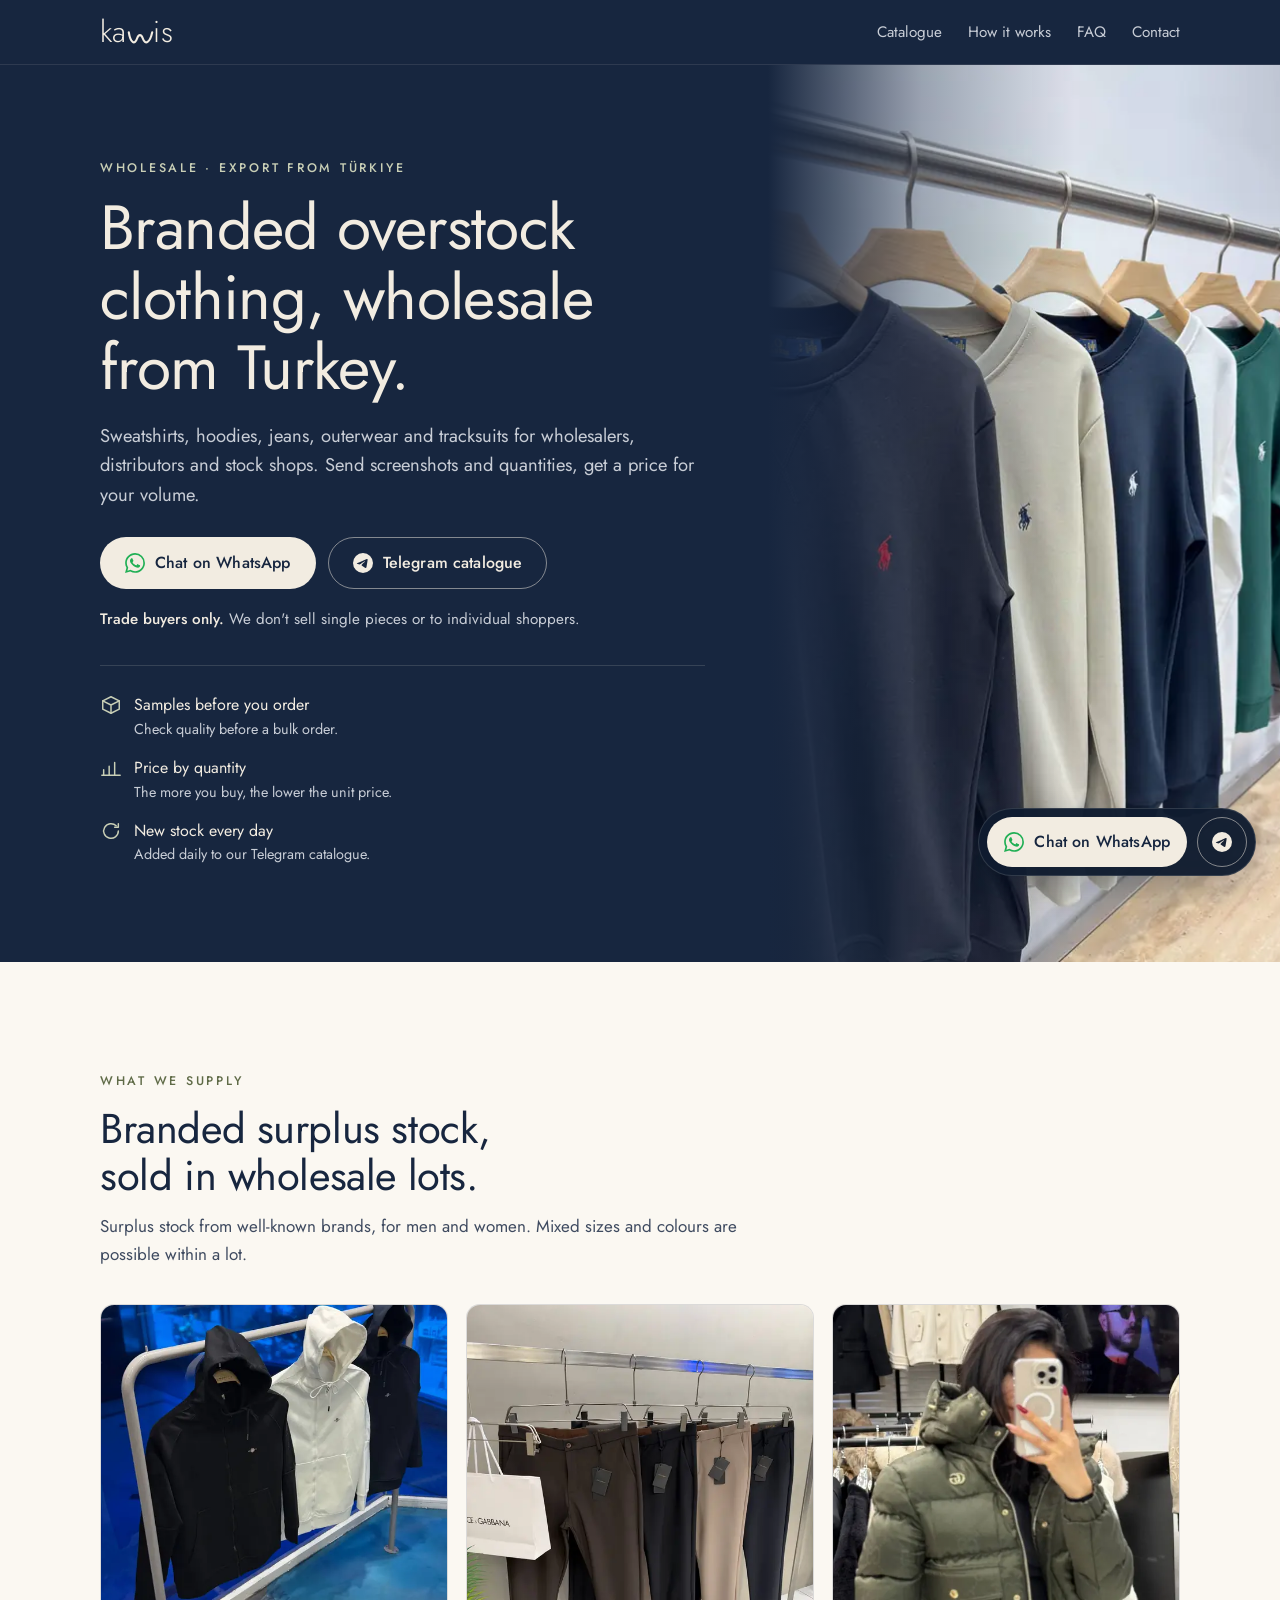
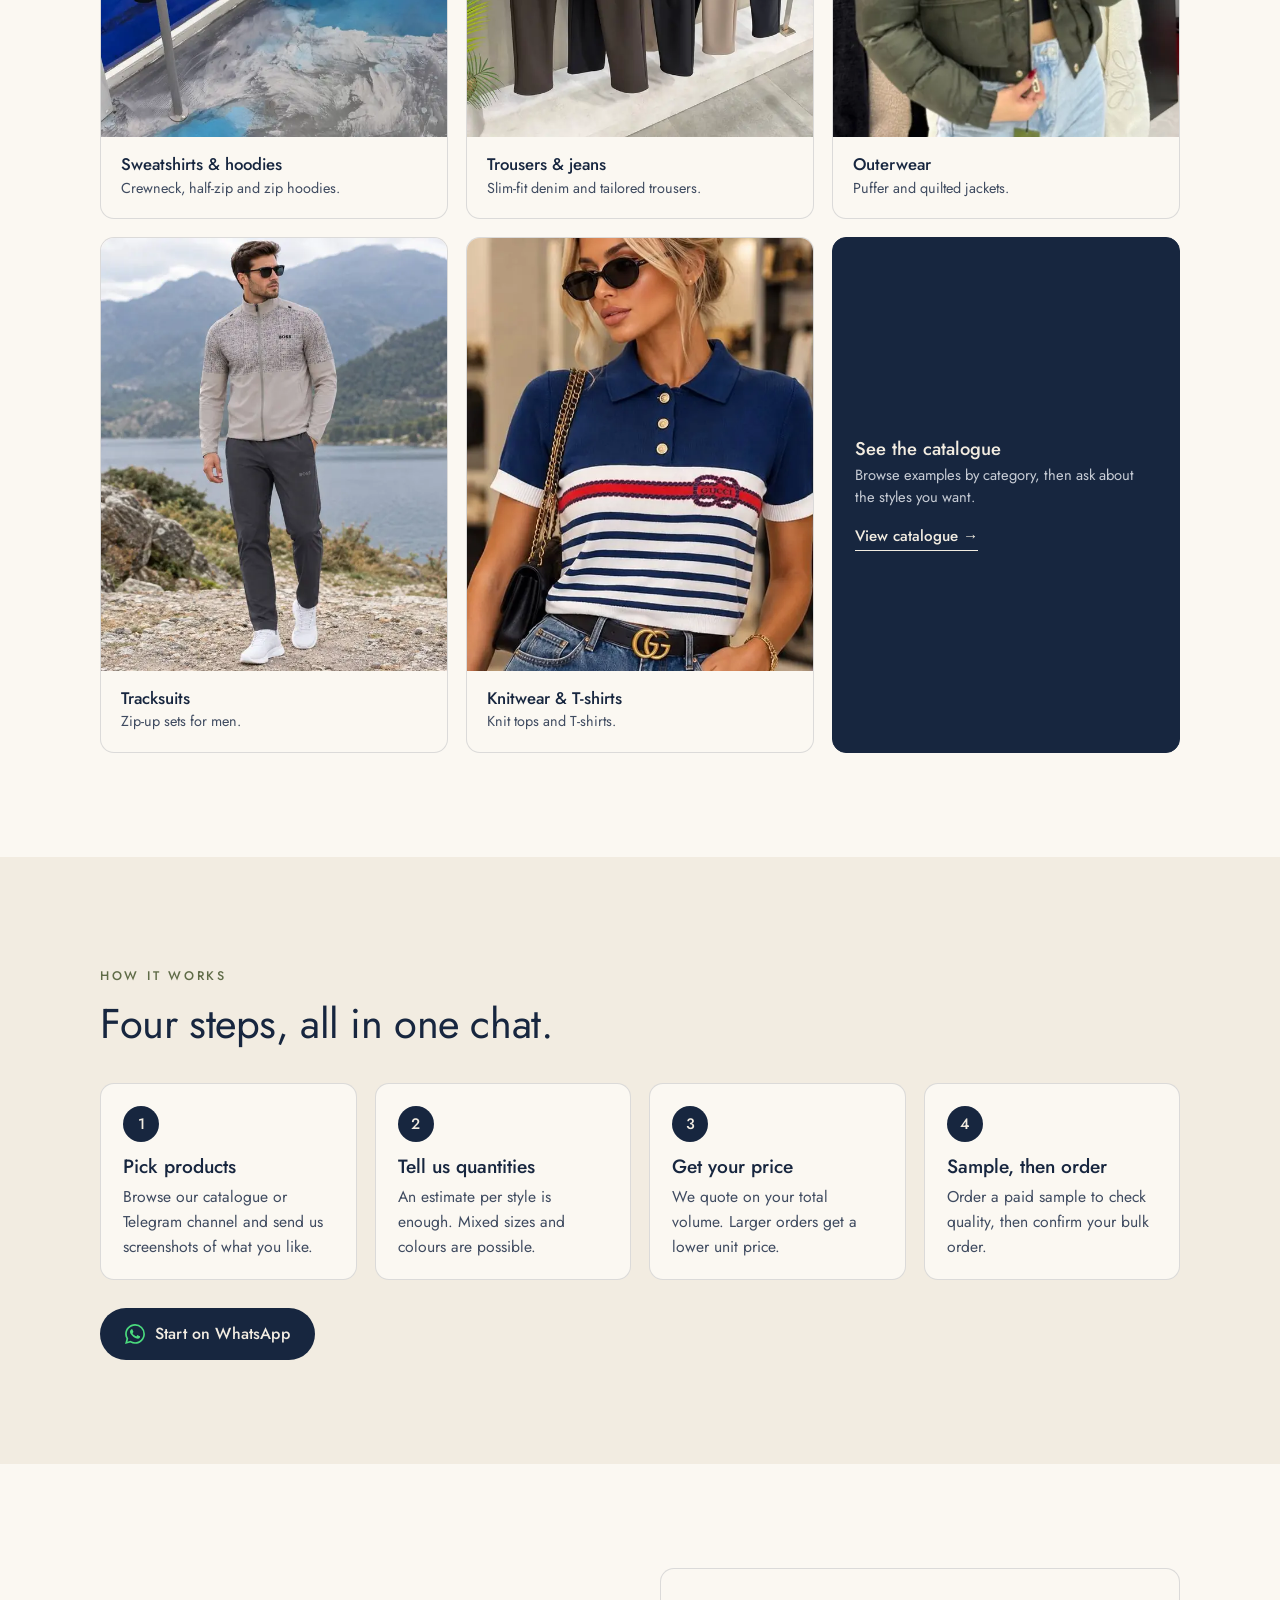
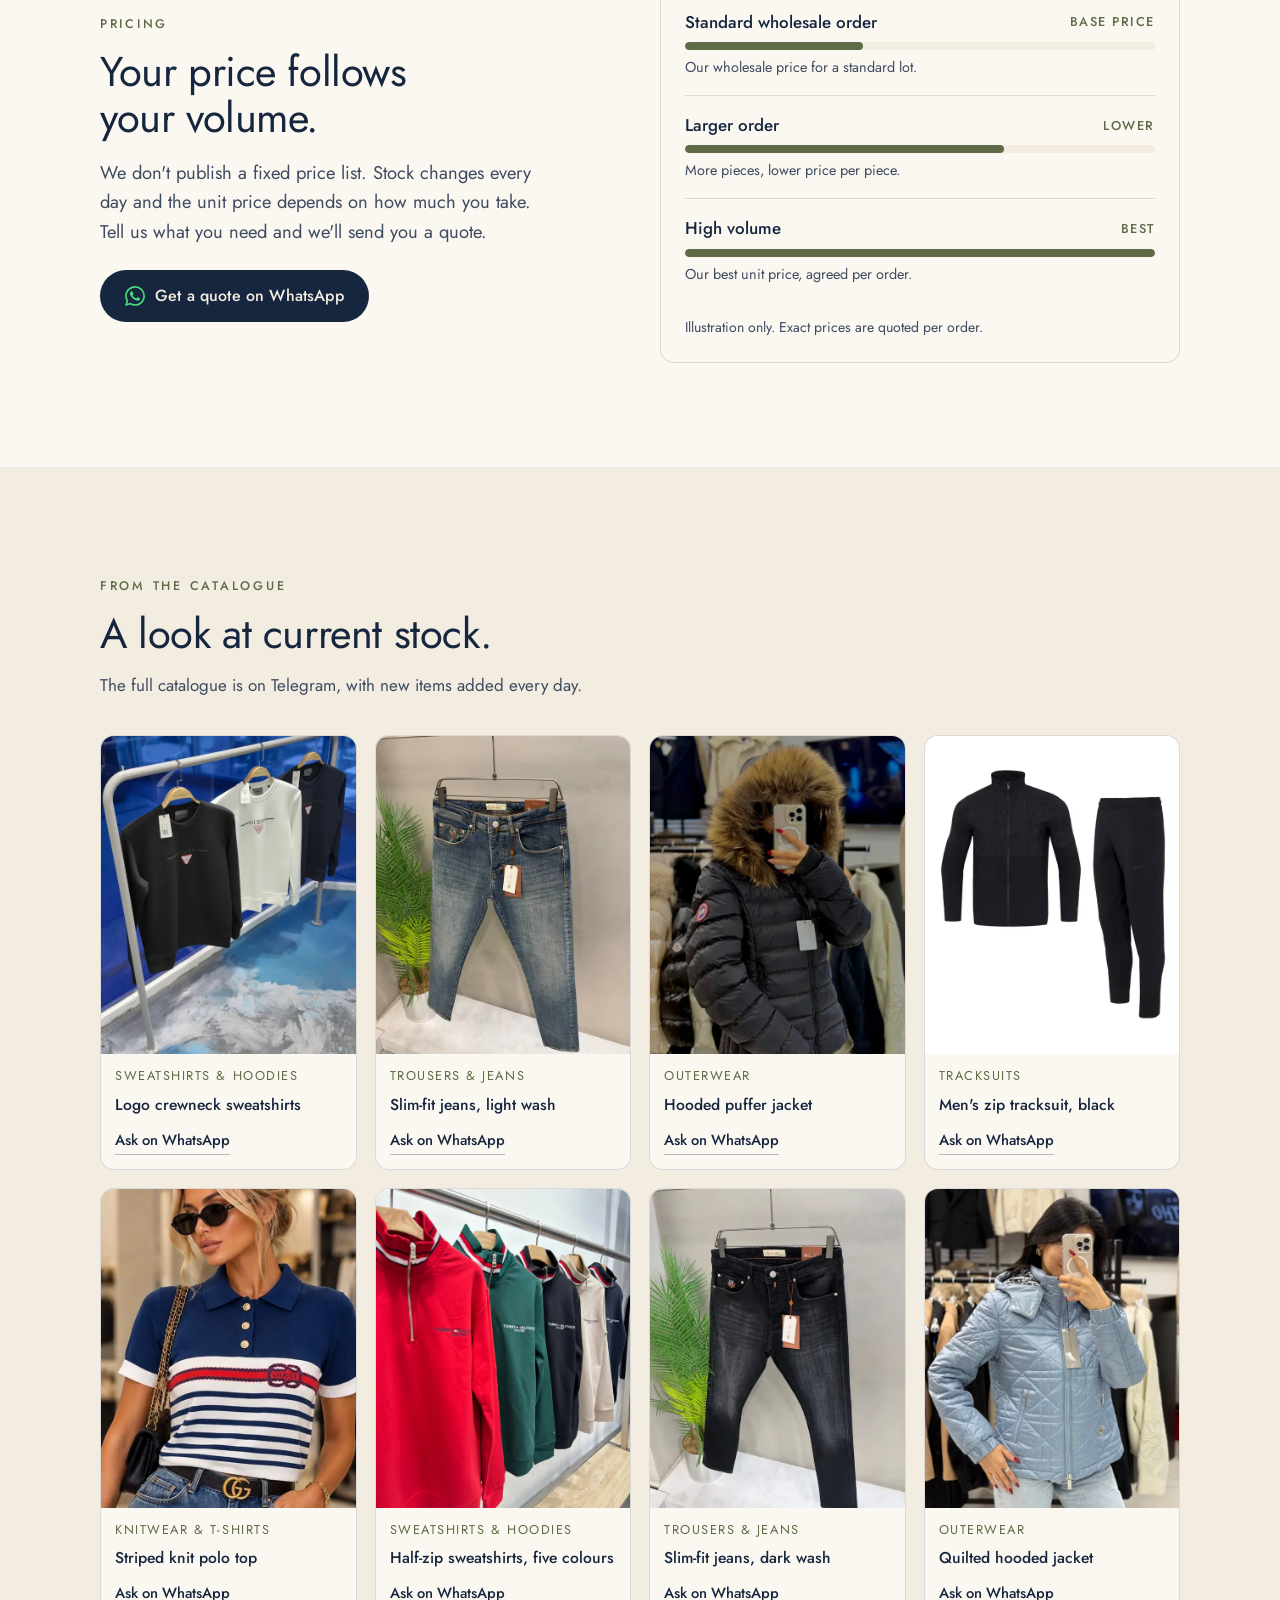
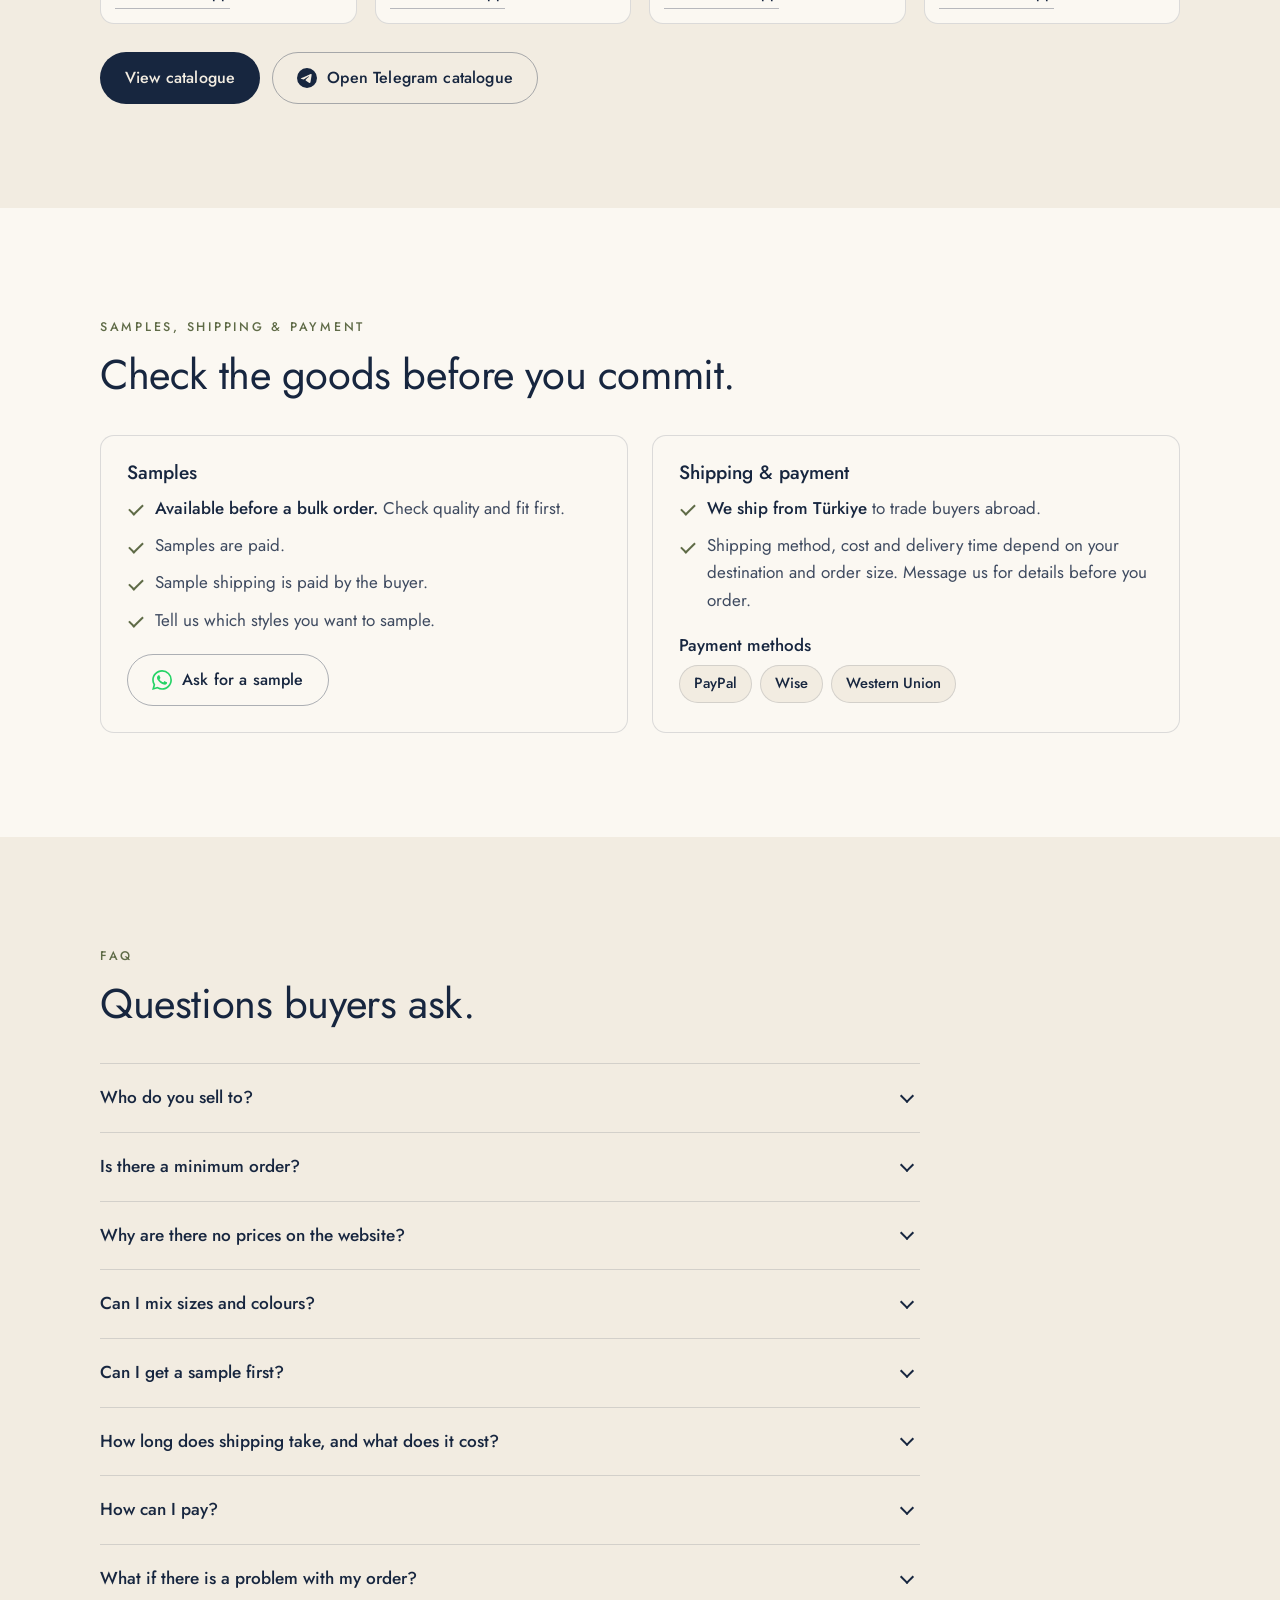
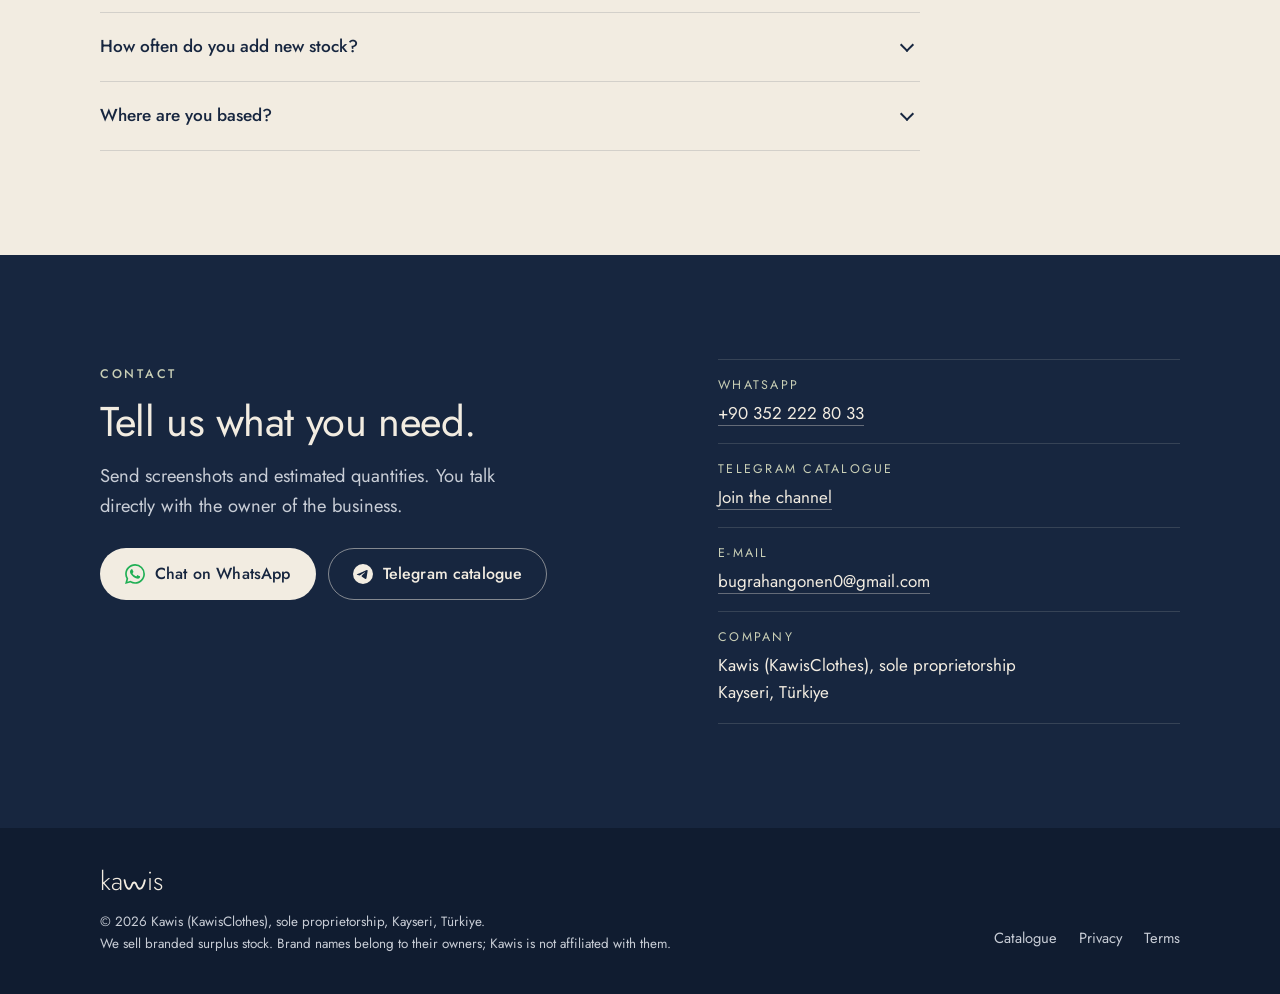
==== commit ebe73a12: "Add files via upload" ====
--- a/index.html
+++ b/index.html
@@ -4,15 +4,15 @@
 <meta charset="utf-8">
 <meta name="viewport" content="width=device-width, initial-scale=1">
 <title>Kawis — Branded Overstock Clothing Wholesale from Turkey</title>
-<meta name="description" content="Wholesale branded overstock clothing from Turkey for wholesalers, distributors and stock shops. Hoodies, tracksuits, knitwear, streetwear, kidswear. Quotes by quantity on WhatsApp.">
-<link rel="canonical" href="https://kawis.vercel.app/">
+<meta name="description" content="Wholesale branded overstock clothing from Turkey for wholesalers, distributors and stock shops. Sweatshirts, hoodies, jeans, outerwear and tracksuits. Quotes by quantity on WhatsApp.">
+<link rel="canonical" href="https://kawisclothes.bugrahangonen0.workers.dev/">
 <meta name="theme-color" content="#17263F">
 <meta property="og:type" content="website">
 <meta property="og:site_name" content="Kawis">
 <meta property="og:title" content="Kawis — Branded overstock clothing, wholesale from Turkey">
-<meta property="og:description" content="Hoodies, tracksuits, knitwear, streetwear and kidswear for trade buyers. Samples available. Price by quantity.">
-<meta property="og:url" content="https://kawis.vercel.app/">
-<meta property="og:image" content="https://kawis.vercel.app/assets/img/og.png">
+<meta property="og:description" content="Sweatshirts, hoodies, jeans, outerwear and tracksuits for trade buyers. Samples available. Price by quantity.">
+<meta property="og:url" content="https://kawisclothes.bugrahangonen0.workers.dev/">
+<meta property="og:image" content="https://kawisclothes.bugrahangonen0.workers.dev/assets/img/og.png">
 <meta property="og:image:width" content="1200">
 <meta property="og:image:height" content="630">
 <meta property="og:image:alt" content="Kawis — international wholesale apparel">
@@ -31,10 +31,11 @@
   "@type": "Organization",
   "name": "Kawis",
   "alternateName": "KawisClothes",
-  "url": "https://kawis.vercel.app/",
-  "logo": "https://kawis.vercel.app/assets/img/logo-512.png",
+  "url": "https://kawisclothes.bugrahangonen0.workers.dev/",
+  "logo": "https://kawisclothes.bugrahangonen0.workers.dev/assets/img/logo-512.png",
   "description": "Wholesale supplier of branded overstock clothing from Turkey for trade buyers.",
   "email": "bugrahangonen0@gmail.com",
+  "telephone": "+90 352 222 80 33",
   "address": { "@type": "PostalAddress", "addressLocality": "Kayseri", "addressCountry": "TR" },
   "sameAs": ["https://t.me/+Jx1l1Yuqr8k2YzU0"]
 }
@@ -64,11 +65,12 @@
 
 <!-- 1. HERO -->
 <section class="hero">
+  <picture class="hero-photo" aria-hidden="true"><source media="(min-width: 960px)" srcset="/assets/img/products/hero.webp"><img src="[data-uri]" width="720" height="900" alt="" fetchpriority="high"></picture>
   <svg class="hero-wave" viewBox="0 0 92 56" aria-hidden="true"><path d="M 4 5 C 10 42, 25 52, 34 26 C 39 11, 49 11, 54 26 C 63 52, 80 42, 88 5"/></svg>
   <div class="wrap">
     <span class="eyebrow">Wholesale · Export from Türkiye</span>
     <h1>Branded overstock clothing, wholesale from Turkey.</h1>
-    <p class="lead">Hoodies, tracksuits, knitwear, streetwear and kidswear for wholesalers, distributors and stock shops. Send screenshots and quantities, get a price for your volume.</p>
+    <p class="lead">Sweatshirts, hoodies, jeans, outerwear and tracksuits for wholesalers, distributors and stock shops. Send screenshots and quantities, get a price for your volume.</p>
     <div class="btn-row">
       <a class="btn btn-light" data-wa data-wa-context="home" data-track="whatsapp" data-track-location="hero" href="#contact" target="_blank" rel="noopener"><svg class="wa-dot" aria-hidden="true"><use href="#i-wa"/></svg>Chat on WhatsApp</a>
       <a class="btn btn-outline-light" data-tg data-track="telegram" data-track-location="hero" href="https://t.me/+Jx1l1Yuqr8k2YzU0" target="_blank" rel="noopener"><svg aria-hidden="true"><use href="#i-tg"/></svg>Telegram catalogue</a>
@@ -88,14 +90,14 @@
     <div class="section-head">
       <span class="eyebrow">What we supply</span>
       <h2 id="products-title">Branded surplus stock, sold in wholesale lots.</h2>
-      <p>Overstock from Turkish apparel production. Mixed sizes and colours are possible within a lot.</p>
+      <p>Surplus stock from well-known brands, for men and women. Mixed sizes and colours are possible within a lot.</p>
     </div>
     <div class="cats">
-      <a class="cat" href="/catalogue?cat=hoodies"><img src="/assets/img/placeholder-hoodies.webp" width="600" height="750" loading="lazy" decoding="async" alt="Placeholder image for hoodies and sweatshirts"><div class="cat-body"><h3>Hoodies &amp; sweatshirts</h3><p>Zip and pullover, fleece and cotton.</p></div></a>
-      <a class="cat" href="/catalogue?cat=tracksuits"><img src="/assets/img/placeholder-tracksuits.webp" width="600" height="750" loading="lazy" decoding="async" alt="Placeholder image for tracksuits"><div class="cat-body"><h3>Tracksuits</h3><p>Matching sets for men and women.</p></div></a>
-      <a class="cat" href="/catalogue?cat=knitwear"><img src="/assets/img/placeholder-knitwear.webp" width="600" height="750" loading="lazy" decoding="async" alt="Placeholder image for knitwear"><div class="cat-body"><h3>Knitwear</h3><p>Jumpers, cardigans and knit tops.</p></div></a>
-      <a class="cat" href="/catalogue?cat=streetwear"><img src="/assets/img/placeholder-streetwear.webp" width="600" height="750" loading="lazy" decoding="async" alt="Placeholder image for streetwear"><div class="cat-body"><h3>Streetwear</h3><p>T-shirts, oversized fits, cargo and casual.</p></div></a>
-      <a class="cat" href="/catalogue?cat=kidswear"><img src="/assets/img/placeholder-kidswear.webp" width="600" height="750" loading="lazy" decoding="async" alt="Placeholder image for kidswear"><div class="cat-body"><h3>Kidswear</h3><p>Children's sets, sweatshirts and tracksuits.</p></div></a>
+      <a class="cat" href="/catalogue?cat=sweat"><img src="/assets/img/products/p11.webp" width="600" height="750" loading="lazy" decoding="async" alt="Zip hoodies in black, white and navy"><div class="cat-body"><h3>Sweatshirts &amp; hoodies</h3><p>Crewneck, half-zip and zip hoodies.</p></div></a>
+      <a class="cat" href="/catalogue?cat=trousers"><img src="/assets/img/products/p02.webp" width="600" height="750" loading="lazy" decoding="async" alt="Tailored trousers on a rail"><div class="cat-body"><h3>Trousers &amp; jeans</h3><p>Slim-fit denim and tailored trousers.</p></div></a>
+      <a class="cat" href="/catalogue?cat=outer"><img src="/assets/img/products/p19.webp" width="600" height="750" loading="lazy" decoding="async" alt="Women's cropped puffer jacket"><div class="cat-body"><h3>Outerwear</h3><p>Puffer and quilted jackets.</p></div></a>
+      <a class="cat" href="/catalogue?cat=track"><img src="/assets/img/products/p17.webp" width="600" height="750" loading="lazy" decoding="async" alt="Men's zip tracksuit"><div class="cat-body"><h3>Tracksuits</h3><p>Zip-up sets for men.</p></div></a>
+      <a class="cat" href="/catalogue?cat=knit"><img src="/assets/img/products/p01.webp" width="600" height="750" loading="lazy" decoding="async" alt="Striped knit polo top"><div class="cat-body"><h3>Knitwear &amp; T-shirts</h3><p>Knit tops and T-shirts.</p></div></a>
       <a class="cat cat-all" href="/catalogue"><h3>See the catalogue</h3><p>Browse examples by category, then ask about the styles you want.</p><span class="arrow">View catalogue →</span></a>
     </div>
   </div>
--- a/assets/css/style.css
+++ b/assets/css/style.css
@@ -302,3 +302,14 @@
 .sticky-bar .btn-icon { flex: 0 0 50px !important; width: 50px; }
 /* Before a WhatsApp number is set, Telegram becomes the main (filled) button */
 .no-wa .hero a.btn-outline-light[data-tg], .no-wa .contact a.btn-outline-light[data-tg], .no-wa .page-hero a.btn-outline-light[data-tg] { background: var(--on-dark); color: var(--navy); border-color: var(--on-dark); }
+
+/* Hero photo (desktop only; mobile gets a 1px placeholder, no download) */
+.hero-photo { display: none; }
+@media (min-width: 960px) {
+  .hero-photo { display: block; position: absolute; top: 0; right: 0; bottom: 0; width: 40%; }
+  .hero-photo img { width: 100%; height: 100%; object-fit: cover; }
+  .hero-photo::after { content: ""; position: absolute; inset: 0; background: linear-gradient(90deg, var(--navy) 0%, rgba(23,38,63,0.35) 30%, rgba(23,38,63,0) 60%); }
+  .hero .wrap > * { max-width: 56%; }
+  .hero .trust { max-width: 56%; grid-template-columns: 1fr; gap: 14px; }
+  .hero-wave { display: none; }
+}
